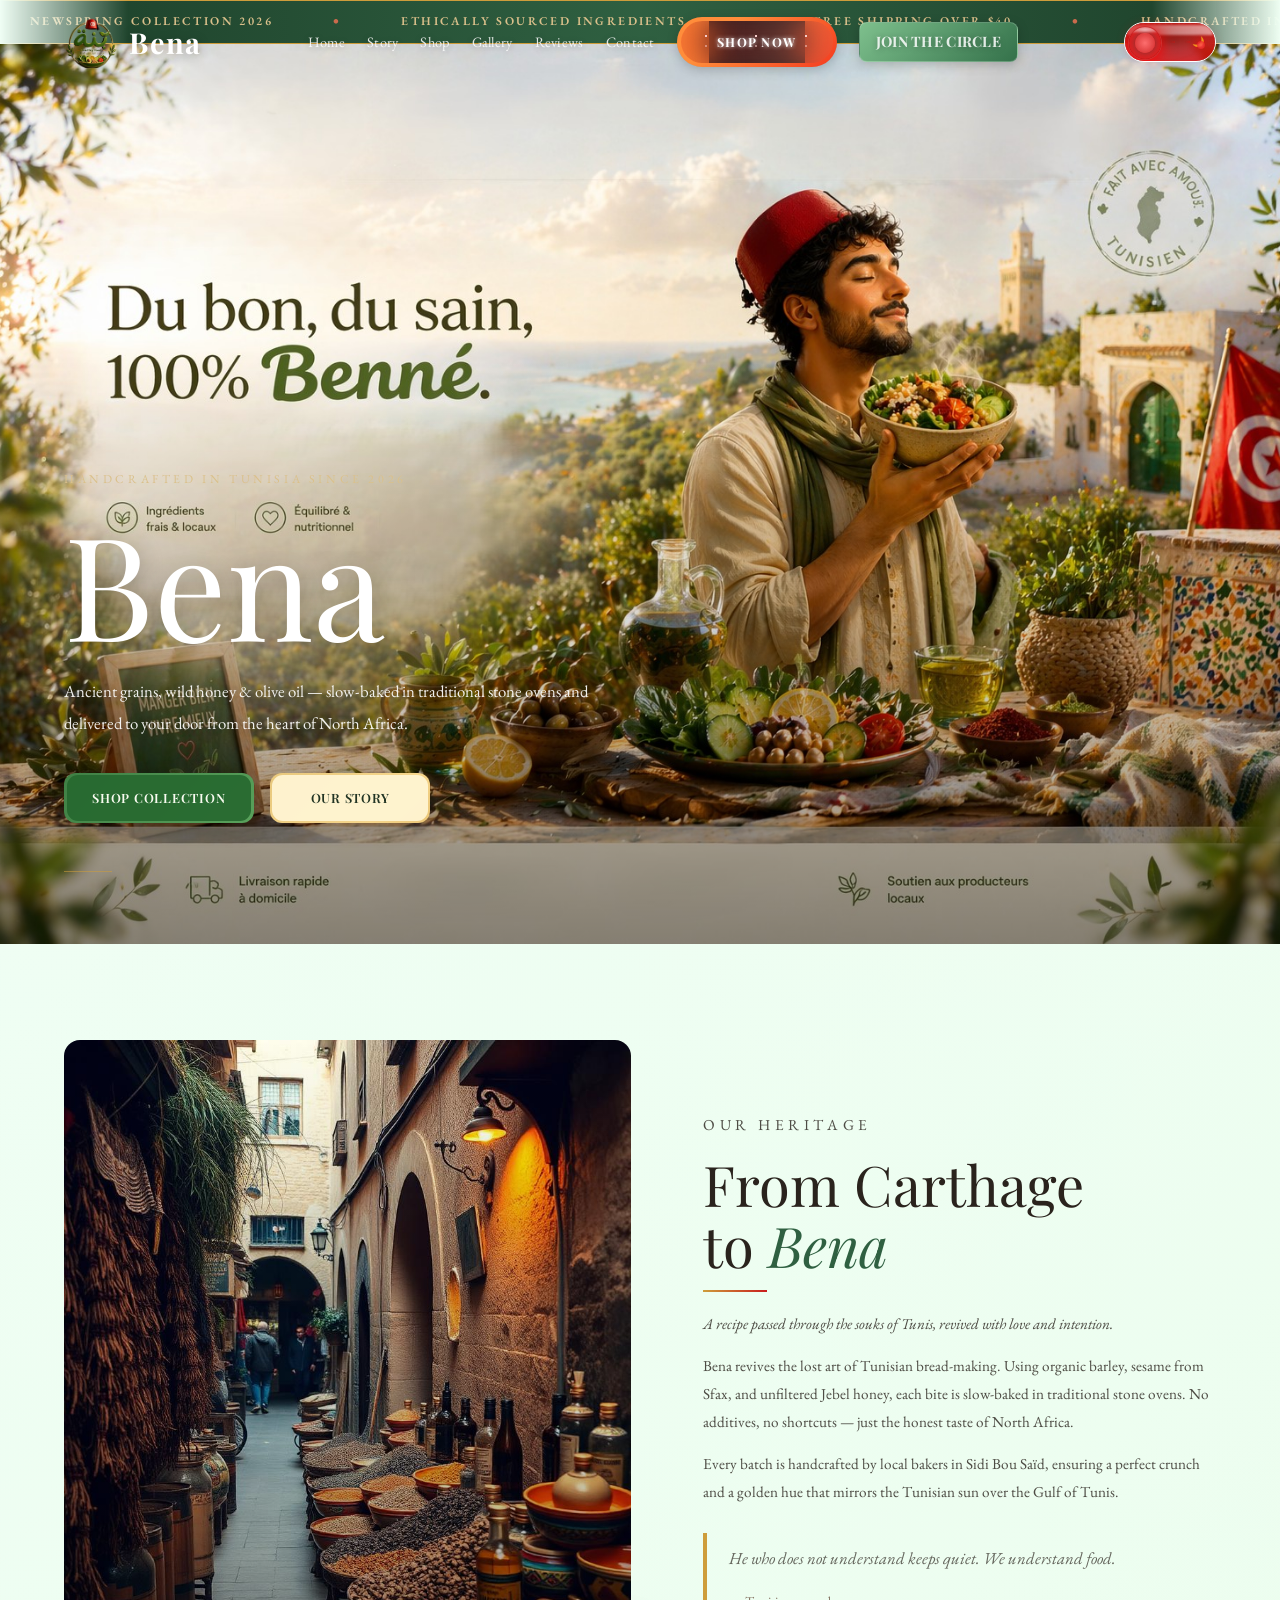
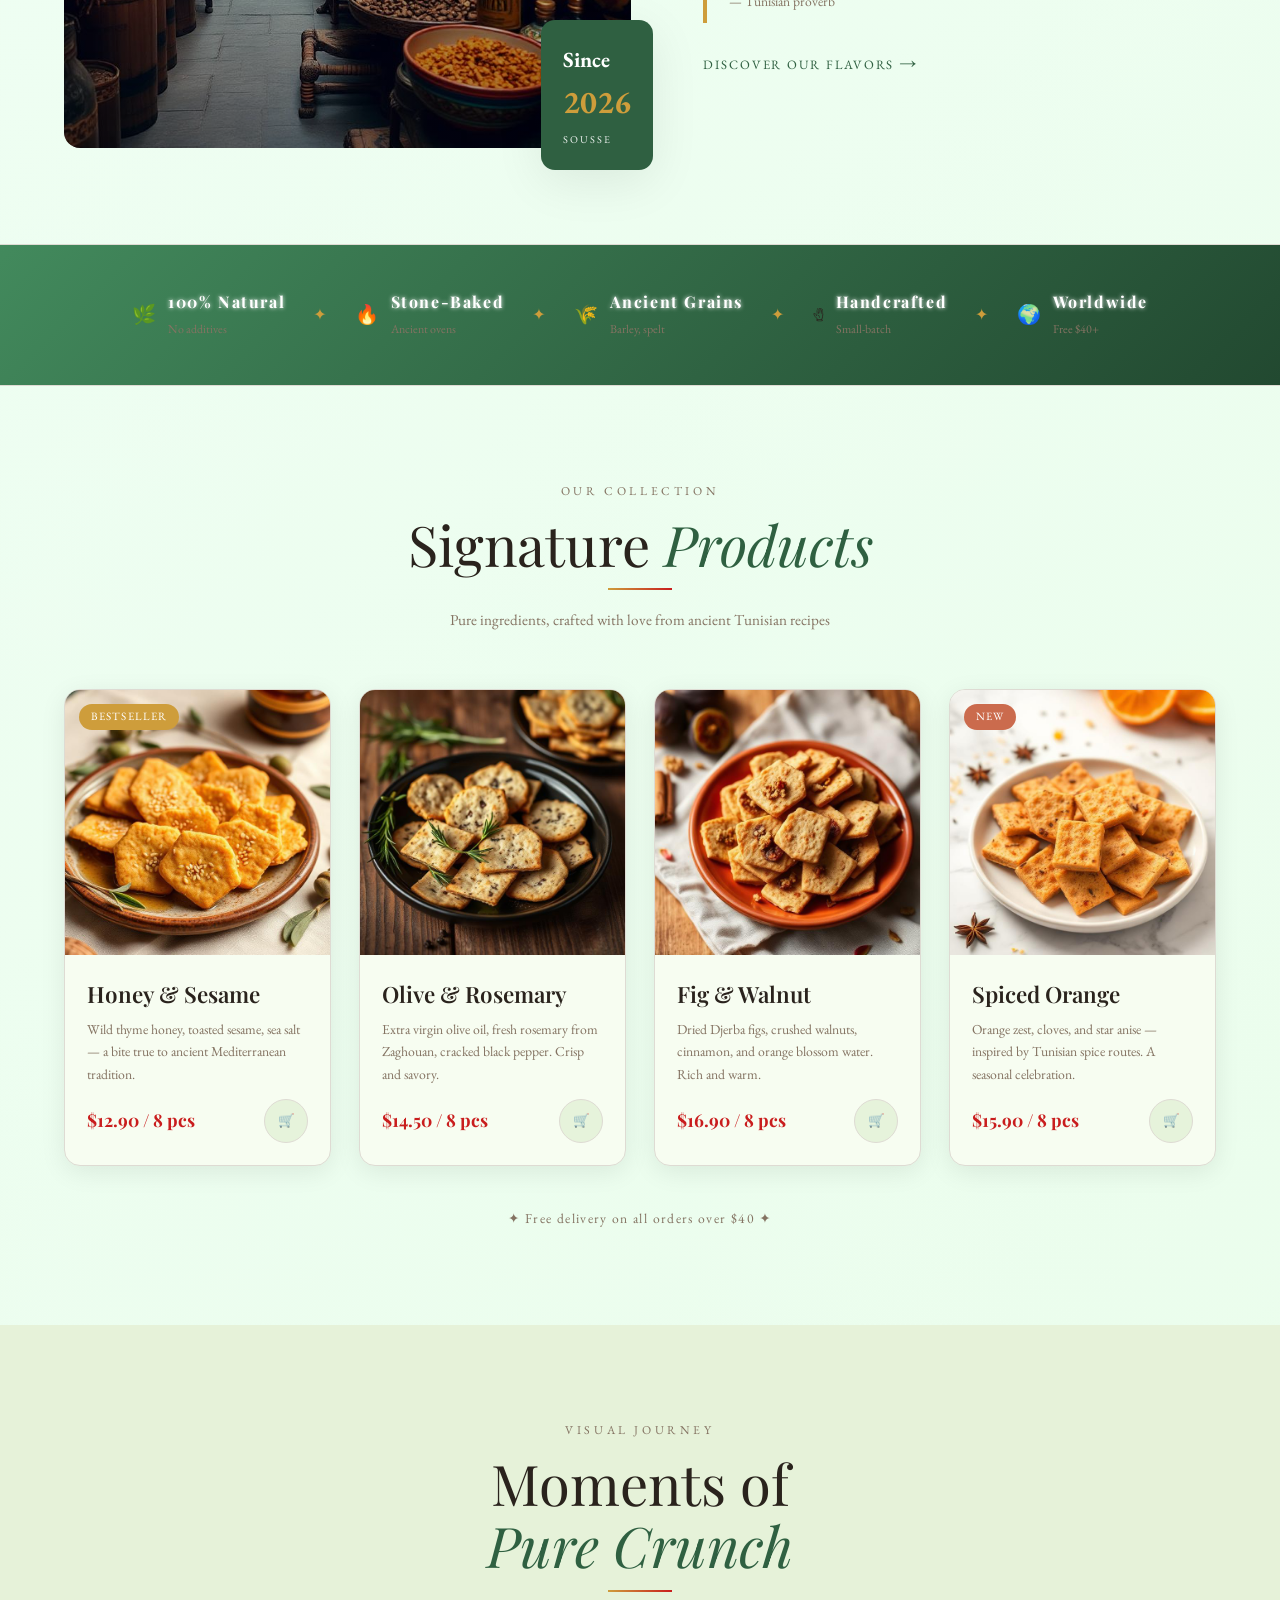
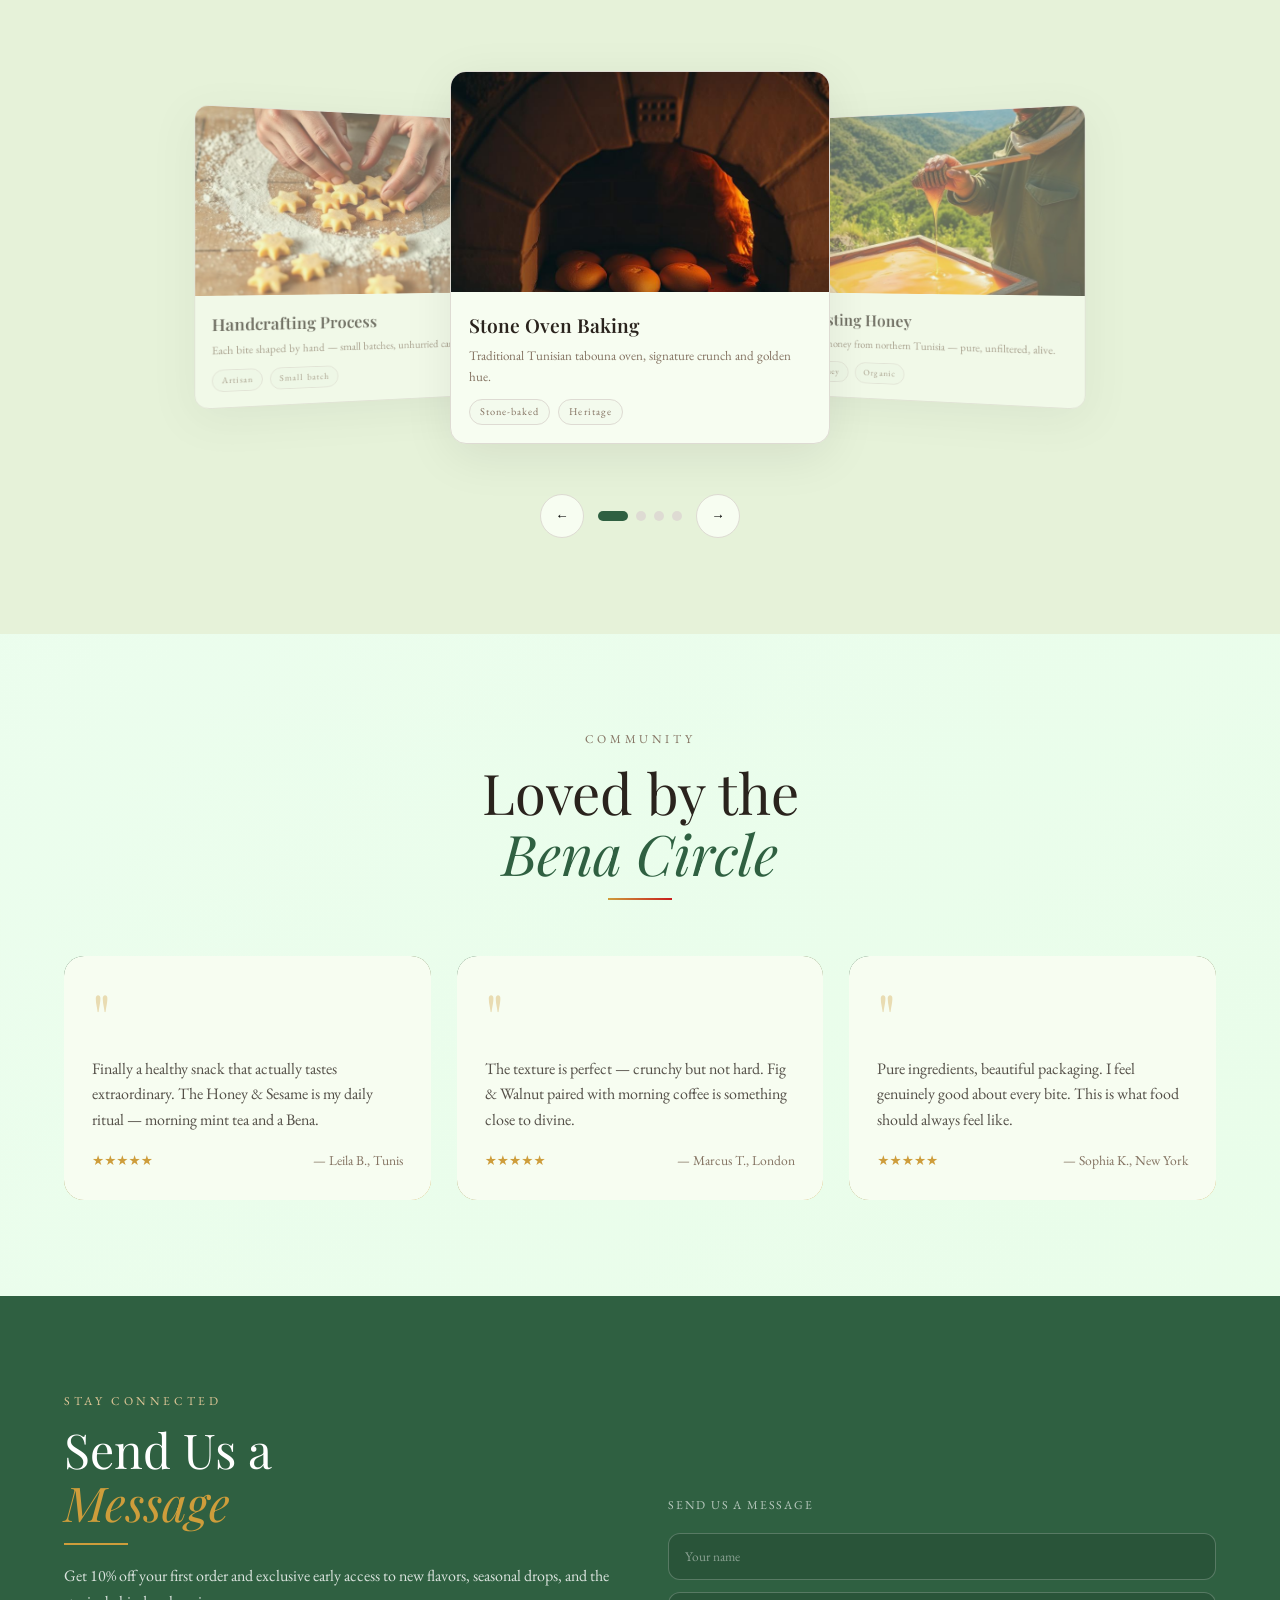
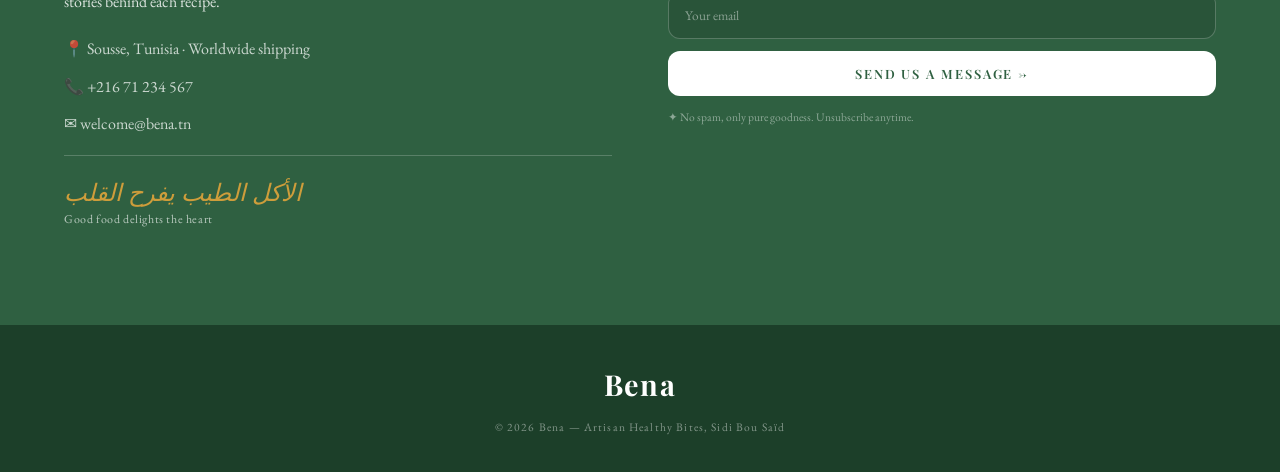
==== benaaa/view/index.html @ 581e8aaa "Add files via upload" ====
<!DOCTYPE html>
<html lang="en">
<head>
  <meta charset="UTF-8" />
  <meta name="viewport" content="width=device-width, initial-scale=1.0, viewport-fit=cover" />
  <title>Bena | Artisan Healthy Bites from Tunisia</title>
  <meta name="description" content="Bena – wholesome, handcrafted bites from Tunisia. Ancient grains, olive oil, and wild honey." />

  <link rel="preconnect" href="https://fonts.googleapis.com" />
  <link rel="preconnect" href="https://fonts.gstatic.com" crossorigin />
  <link
    href="https://fonts.googleapis.com/css2?family=Playfair+Display:ital,wght@0,400;0,500;0,600;0,700;0,900;1,400;1,500;1,600&family=EB+Garamond:ital,wght@0,400;0,500;0,600;1,400;1,500&display=swap"
    rel="stylesheet"
  />

  <link rel="stylesheet" href="style.css" />
</head>

<body>
  <!-- ── Navbar ── -->
  <nav id="navbar" class="navbar">
    <div class="nav-container">
      <a href="#home" class="nav-logo" aria-label="Bena home">
        <img src="pics/logo.jpeg" alt="Bena Logo" class="nav-logo-img" />
        Bena
      </a>

      <div class="nav-links" id="navLinks">
        <a href="#home">Home</a>
        <a href="#story">Story</a>
        <a href="#shop">Shop</a>
        <a href="#gallery">Gallery</a>
        <a href="#reviews">Reviews</a>
        <a href="#contact">Contact</a>

        <a href="#shop" class="btn nav-cta" aria-label="Shop Now">
          <strong>Shop Now</strong>
          <div id="container-stars">
            <div id="stars"></div>
          </div>
          <div id="glow">
            <div class="circle"></div>
            <div class="circle"></div>
          </div>
        </a>

        <a href="login.html" class="nav-join">
          Join the Circle
          <span class="star-1"></span>
          <span class="star-2"></span>
          <span class="star-3"></span>
          <span class="star-4"></span>
          <span class="star-5"></span>
          <span class="star-6"></span>
        </a>
      </div>

      <div class="nav-actions">
        <!-- Dark mode toggle -->
        <div class="toggle-container">
          <div class="toggle-wrap">
            <input class="toggle-input" id="holo-toggle" type="checkbox" />
            <label class="toggle-track" for="holo-toggle">
              <div class="track-lines"><div class="track-line"></div></div>
              <div class="toggle-thumb">
                <div class="thumb-core"></div>
                <div class="thumb-inner"></div>
                <div class="thumb-scan"></div>
                <div class="thumb-particles">
                  <div class="thumb-particle"></div>
                  <div class="thumb-particle"></div>
                  <div class="thumb-particle"></div>
                  <div class="thumb-particle"></div>
                  <div class="thumb-particle"></div>
                </div>
              </div>
              <div class="toggle-data">
                <div class="data-text off">🌙</div>
                <div class="data-text on">☀️</div>
                <div class="status-indicator off"></div>
                <div class="status-indicator on"></div>
              </div>
              <div class="energy-rings">
                <div class="energy-ring"></div>
                <div class="energy-ring"></div>
                <div class="energy-ring"></div>
              </div>
              <div class="interface-lines">
                <div class="interface-line"></div>
                <div class="interface-line"></div>
                <div class="interface-line"></div>
                <div class="interface-line"></div>
                <div class="interface-line"></div>
                <div class="interface-line"></div>
              </div>
              <div class="toggle-reflection"></div>
              <div class="holo-glow"></div>
            </label>
          </div>
        </div>

        <button
          class="nav-toggle"
          id="menuToggle"
          type="button"
          aria-label="Open menu"
          aria-controls="navLinks"
          aria-expanded="false"
        >
          <span></span><span></span><span></span>
        </button>
      </div>
    </div>
  </nav>

  <!-- ── Marquee Banner ── -->
  <div class="marquee-banner">
    <div class="marquee-track">
      <div class="marquee-item"><b>NEW</b> Spring Collection 2026</div>
      <div class="marquee-item">Ethically Sourced Ingredients</div>
      <div class="marquee-item">Free Shipping Over $40</div>
      <div class="marquee-item">Handcrafted in Tunisia</div>
      <div class="marquee-item"><b>NEW</b> Spring Collection 2026</div>
      <div class="marquee-item">Ethically Sourced Ingredients</div>
      <div class="marquee-item">Free Shipping Over $40</div>
      <div class="marquee-item">Handcrafted in Tunisia</div>
    </div>
  </div>

  <!-- ── Hero ── -->
  <section id="home" class="hero">
    <div class="hero-bg">
      <img src="pics/hero-bg.jpeg" alt="Tunisian artisan food scene" />
      <div class="hero-overlay"></div>
    </div>

    <div class="hero-content fade-in">
      <div class="hero-sub">Handcrafted in Tunisia since 2026</div>
      <h1 class="hero-title">Bena</h1>
      <p class="hero-desc">
        Ancient grains, wild honey &amp; olive oil — slow-baked in traditional stone ovens
        and delivered to your door from the heart of North Africa.
      </p>

      <div class="hero-buttons">
        <a href="#shop" class="btn1">Shop Collection</a>
        <a href="#story" class="Btn2">Our Story</a>
      </div>

      <div class="hero-quote">
        <div class="hero-quote-line"></div>
      </div>
    </div>
  </section>

  <!-- ── Story ── -->
  <section id="story" class="story">
    <div class="container">
      <div class="story-grid">
        <div class="story-image fade-in">
          <div class="story-img-wrap">
            <img src="pics/story-bg.jpg" alt="Tunisian souk" loading="lazy" />
            <div class="story-img-overlay"></div>
          </div>
          <div class="story-badge">
            <p class="badge-label">Since</p>
            <p class="badge-year">2026</p>
            <p class="badge-loc">Sousse</p>
          </div>
        </div>

        <div class="story-text fade-in">
          <p class="section-label">Our Heritage</p>
          <h2 class="section-title">From Carthage<br />to <em>Bena</em></h2>
          <div class="section-divider"></div>

          <p class="story-intro">A recipe passed through the souks of Tunis, revived with love and intention.</p>

          <p>
            Bena revives the lost art of Tunisian bread-making. Using organic barley, sesame from Sfax,
            and unfiltered Jebel honey, each bite is slow-baked in traditional stone ovens.
            No additives, no shortcuts — just the honest taste of North Africa.
          </p>

          <p>
            Every batch is handcrafted by local bakers in Sidi Bou Saïd, ensuring a perfect crunch and a golden hue
            that mirrors the Tunisian sun over the Gulf of Tunis.
          </p>

          <blockquote>
            <p>He who does not understand keeps quiet. We understand food.</p>
            <cite>— Tunisian proverb</cite>
          </blockquote>

          <a href="#shop" class="story-link">Discover our flavors <span>→</span></a>
        </div>
      </div>
    </div>
  </section>

  <!-- ── Features Strip ── -->
  <section class="features-strip">
    <div class="container features-row">
      <div class="feature fade-in"><span class="feature-icon">🌿</span><div><strong>100% Natural</strong><small>No additives</small></div></div>
      <span class="feature-dot">✦</span>
      <div class="feature fade-in"><span class="feature-icon">🔥</span><div><strong>Stone-Baked</strong><small>Ancient ovens</small></div></div>
      <span class="feature-dot">✦</span>
      <div class="feature fade-in"><span class="feature-icon">🌾</span><div><strong>Ancient Grains</strong><small>Barley, spelt</small></div></div>
      <span class="feature-dot">✦</span>
      <div class="feature fade-in"><span class="feature-icon">✋</span><div><strong>Handcrafted</strong><small>Small-batch</small></div></div>
      <span class="feature-dot">✦</span>
      <div class="feature fade-in"><span class="feature-icon">🌍</span><div><strong>Worldwide</strong><small>Free $40+</small></div></div>
    </div>
  </section>

  <!-- ── Shop ── -->
  <section id="shop" class="products">
    <div class="container">
      <div class="section-header fade-in">
        <p class="section-label">Our Collection</p>
        <h2 class="section-title">Signature <em>Products</em></h2>
        <div class="section-divider"></div>
        <p class="section-sub">Pure ingredients, crafted with love from ancient Tunisian recipes</p>
      </div>

      <div class="products-grid">
        <div class="product-card slide-in-left" style="transition-delay:0s">
          <div class="product-img">
            <img src="pics/product-honey-sesame.jpg" alt="Honey & Sesame" loading="lazy" />
            <span class="product-badge badge-gold">Bestseller</span>
          </div>
          <div class="product-body">
            <h3>Honey &amp; Sesame</h3>
            <p>Wild thyme honey, toasted sesame, sea salt — a bite true to ancient Mediterranean tradition.</p>
            <div class="product-footer">
              <span class="product-price">$12.90 / 8 pcs</span>
              <button class="pc-add" type="button" aria-label="Add Honey & Sesame to cart">🛒</button>
            </div>
          </div>
        </div>

        <div class="product-card slide-in-left" style="transition-delay:0.15s">
          <div class="product-img">
            <img src="pics/product-olive-rosemary.jpg" alt="Olive & Rosemary" loading="lazy" />
          </div>
          <div class="product-body">
            <h3>Olive &amp; Rosemary</h3>
            <p>Extra virgin olive oil, fresh rosemary from Zaghouan, cracked black pepper. Crisp and savory.</p>
            <div class="product-footer">
              <span class="product-price">$14.50 / 8 pcs</span>
              <button class="pc-add" type="button" aria-label="Add Olive & Rosemary to cart">🛒</button>
            </div>
          </div>
        </div>

        <div class="product-card slide-in-left" style="transition-delay:0.3s">
          <div class="product-img">
            <img src="pics/product-fig-walnut.jpg" alt="Fig & Walnut" loading="lazy" />
          </div>
          <div class="product-body">
            <h3>Fig &amp; Walnut</h3>
            <p>Dried Djerba figs, crushed walnuts, cinnamon, and orange blossom water. Rich and warm.</p>
            <div class="product-footer">
              <span class="product-price">$16.90 / 8 pcs</span>
              <button class="pc-add" type="button" aria-label="Add Fig & Walnut to cart">🛒</button>
            </div>
          </div>
        </div>

        <div class="product-card slide-in-left" style="transition-delay:0.45s">
          <div class="product-img">
            <img src="pics/product-spiced-orange.jpg" alt="Spiced Orange" loading="lazy" />
            <span class="product-badge badge-terra">New</span>
          </div>
          <div class="product-body">
            <h3>Spiced Orange</h3>
            <p>Orange zest, cloves, and star anise — inspired by Tunisian spice routes. A seasonal celebration.</p>
            <div class="product-footer">
              <span class="product-price">$15.90 / 8 pcs</span>
              <button class="pc-add" type="button" aria-label="Add Spiced Orange to cart">🛒</button>
            </div>
          </div>
        </div>
      </div>

      <p class="products-note">✦ Free delivery on all orders over $40 ✦</p>
    </div>
  </section>

  <!-- ── Gallery ── -->
  <section id="gallery" class="gallery">
    <div class="container">
      <div class="section-header fade-in">
        <p class="section-label">Visual Journey</p>
        <h2 class="section-title">Moments of<br /><em>Pure Crunch</em></h2>
        <div class="section-divider"></div>
      </div>

      <div class="carousel-scene" id="carouselScene">
        <div class="carousel-stage" id="carouselStage"></div>
      </div>

      <div class="carousel-controls">
        <button class="carousel-btn" id="carouselPrev" type="button" aria-label="Previous slide">←</button>
        <div class="carousel-dots" id="carouselDots" aria-label="Carousel pagination"></div>
        <button class="carousel-btn" id="carouselNext" type="button" aria-label="Next slide">→</button>
      </div>
    </div>
  </section>

  <!-- ── Reviews ── -->
  <section id="reviews" class="reviews">
    <div class="container">
      <div class="section-header fade-in">
        <p class="section-label">Community</p>
        <h2 class="section-title">Loved by the<br /><em>Bena Circle</em></h2>
        <div class="section-divider"></div>
      </div>

      <div class="reviews-grid">
        <div class="review-card fade-in">
          <div class="review-inner">
            <span class="review-quote">"</span>
            <p>Finally a healthy snack that actually tastes extraordinary. The Honey &amp; Sesame is my daily ritual — morning mint tea and a Bena.</p>
            <div class="review-footer"><span class="review-stars">★★★★★</span><span>— Leila B., Tunis</span></div>
          </div>
        </div>

        <div class="review-card fade-in">
          <div class="review-inner">
            <span class="review-quote">"</span>
            <p>The texture is perfect — crunchy but not hard. Fig &amp; Walnut paired with morning coffee is something close to divine.</p>
            <div class="review-footer"><span class="review-stars">★★★★★</span><span>— Marcus T., London</span></div>
          </div>
        </div>

        <div class="review-card fade-in">
          <div class="review-inner">
            <span class="review-quote">"</span>
            <p>Pure ingredients, beautiful packaging. I feel genuinely good about every bite. This is what food should always feel like.</p>
            <div class="review-footer"><span class="review-stars">★★★★★</span><span>— Sophia K., New York</span></div>
          </div>
        </div>
      </div>
    </div>
  </section>

  <!-- ── Contact ── -->
  <section id="contact" class="contact">
    <div class="container">
      <div class="contact-grid">
        <div class="contact-info fade-in">
          <p class="section-label section-label-light">Stay Connected</p>
          <h2 class="contact-title">Send Us a<br /><em>Message</em></h2>
          <div class="section-divider divider-gold"></div>

          <p class="contact-desc">
            Get 10% off your first order and exclusive early access to new flavors, seasonal drops,
            and the stories behind each recipe.
          </p>

          <div class="contact-details">
            <div>📍 Sousse, Tunisia · Worldwide shipping</div>
            <div>📞 +216 71 234 567</div>
            <div>✉️ welcome@bena.tn</div>
          </div>

          <div class="contact-arabic">
            <p class="arabic-text">الأكل الطيب يفرح القلب</p>
            <p class="arabic-sub">Good food delights the heart</p>
          </div>
        </div>

        <div class="contact-form fade-in">
          <p class="form-label">Send us a message</p>
          <form id="subscribeForm">
            <input name="name"  type="text"  placeholder="Your name"  required />
            <input name="email" type="email" placeholder="Your email" required />
            <button type="submit" id="submitBtn">Send Us a Message →</button>
          </form>
          <p class="form-note">✦ No spam, only pure goodness. Unsubscribe anytime.</p>
        </div>
      </div>
    </div>
  </section>

  <!-- ── Footer ── -->
  <footer class="footer">
    <a href="#home" class="footer-logo">Bena</a>
    <p class="footer-copy">© 2026 Bena — Artisan Healthy Bites, Sidi Bou Saïd</p>
  </footer>

  <script src="script.js"></script>
</body>
</html>
---- benaaa/view/style.css ----
@import url('https://fonts.googleapis.com/css2?family=Playfair+Display:ital,wght@0,400;0,500;0,600;0,700;0,900;1,400;1,500;1,600&family=EB+Garamond:ital,wght@0,400;0,500;0,600;1,400;1,500&display=swap');

*,
*::before,
*::after {
  box-sizing: border-box;
  margin: 0;
  padding: 0;
}

html {
  scroll-behavior: smooth;
}

:root {
  --bg: hsl(90, 100%, 96%);
  --fg: hsl(25, 18%, 14%);
  --card: hsl(90, 80%, 97%);
  --cream: hsl(90, 60%, 95%);
  --cream-dark: hsl(90, 50%, 90%);
  --green: hsl(142, 34%, 28%);
  --green-light: hsl(142, 35%, 40%);
  --green-dark: hsl(142, 38%, 18%);
  --gold: hsl(40, 60%, 52%);
  --gold-light: hsl(40, 52%, 70%);
  --terracotta: hsl(14, 55%, 55%);
  --border: hsl(40, 15%, 85%);
  --muted: hsl(30, 15%, 45%);
  --red: hsl(0, 75%, 45%);
  --shadow: 0 12px 50px rgba(0,0,0,0.08);
  --join-bg: linear-gradient(135deg, #7ec08d, #34714a);
  --join-border: rgba(255,255,255,0.18);
  --join-text: white;
  --join-hover-shadow: rgba(33, 99, 46, 0.35);
  --join-star: rgba(255, 255, 255, 0.95);
  --font-display: "Playfair Display", Georgia, serif;
  --font-body: "EB Garamond", system-ui, -apple-system, Segoe UI, Roboto, Arial, sans-serif;
}

body.dark {
  --bg: hsl(0, 0%, 0%);
  --fg: hsl(40, 33%, 96%);
  --card: hsl(146, 26%, 5%);
  --cream: hsl(150, 20%, 12%);
  --cream-dark: hsl(0, 0%, 1%);
  --border: hsl(150, 10%, 25%);
  --muted: hsl(40, 10%, 70%);
  --shadow: 0 12px 50px rgba(0,0,0,0.45);
  --join-bg: linear-gradient(135deg, #102e1f, #256446);
  --join-border: rgba(0, 0, 0, 0.795);
  --join-text: #eff9ea;
  --join-hover-shadow: rgba(95, 197, 140, 0.45);
  --join-star: rgba(200, 255, 210, 0.9);
  background: var(--bg);
}

body {
  background: linear-gradient(135deg, #f0fef5 0%, #e8fde8 100%);
  color: var(--fg);
  font-family: var(--font-body);
  line-height: 1.6;
  padding-top: 0;
}

h1, h2, h3, h4, h5, h6 {
  font-family: var(--font-display);
}

img {
  max-width: 100%;
  display: block;
}

a {
  text-decoration: none;
  color: inherit;
}

.container {
  max-width: 1200px;
  margin: 0 auto;
  padding: 0 24px;
}

.fade-in {
  opacity: 0;
  transform: translateY(34px);
  transition: opacity .8s ease, transform .8s ease;
}

.fade-in.visible {
  opacity: 1;
  transform: translateY(0);
}

.slide-in-left {
  opacity: 0;
  transform: translateX(-60px);
  transition: opacity .7s ease, transform .7s ease;
}

.slide-in-left.visible {
  opacity: 1;
  transform: translateX(0);
}

/* ── Navbar — fully transparent, no backdrop ── */
.navbar {
  position: fixed;
  top: 0;
  left: 0;
  right: 0;
  height: 84px;
  z-index: 999;
  background: transparent;
  border-bottom: none;
  transition: background .4s ease, box-shadow .4s ease;
}

.navbar.scrolled {
  background: color-mix(in oklab, var(--bg) 88%, transparent);
  backdrop-filter: blur(14px);
  -webkit-backdrop-filter: blur(14px);
  border-bottom: 1px solid color-mix(in oklab, var(--border) 45%, transparent);
  box-shadow: 0 2px 20px rgba(0,0,0,0.08);
}

body.dark .navbar.scrolled {
  background: color-mix(in oklab, var(--bg) 92%, transparent);
}

.nav-container {
  height: 100%;
  max-width: 1200px;
  margin: 0 auto;
  padding: 0 24px;
  display: flex;
  align-items: center;
  justify-content: space-between;
  gap: 18px;
}

.nav-logo {
  font-family: var(--font-display);
  font-size: 1.8rem;
  font-weight: 700;
  letter-spacing: .05em;
  color: white;
  display: flex;
  align-items: center;
  text-shadow: 0 2px 12px rgba(0,0,0,0.3);
  transition: color .3s ease;
}

.navbar.scrolled .nav-logo {
  color: var(--green);
  text-shadow: none;
}

.nav-logo-img {
  height: 52px;
  width: auto;
  margin-right: 10px;
}

.nav-actions {
  display: flex;
  align-items: center;
  gap: 8px;
}

.icon-btn {
  width: 42px;
  height: 42px;
  border-radius: 999px;
  border: 1px solid rgba(255,255,255,0.3);
  background: rgba(255,255,255,0.12);
  color: white;
  cursor: pointer;
  display: grid;
  place-items: center;
  transition: transform .2s ease, background .2s ease;
}

.navbar.scrolled .icon-btn {
  border-color: var(--border);
  background: color-mix(in oklab, var(--card) 88%, transparent);
  color: var(--fg);
}

.icon-btn:hover {
  transform: translateY(-1px);
}

.nav-links {
  display: flex;
  align-items: center;
  gap: 22px;
}

.nav-links a {
  color: rgba(255,255,255,0.85);
  font-size: .9rem;
  letter-spacing: .02em;
  transition: color .2s ease;
  text-shadow: 0 1px 6px rgba(0,0,0,0.3);
}

.navbar.scrolled .nav-links a {
  color: color-mix(in oklab, var(--fg) 70%, transparent);
  text-shadow: none;
}

.nav-links a:hover {
  color: var(--gold-light);
}

.navbar.scrolled .nav-links a:hover {
  color: var(--green);
}

/* ── Flexible CTA Button (Shop Now) ── */
.nav-cta {
  position: relative;
  display: inline-flex;
  align-items: center;
  justify-content: center;
  padding: 7px 16px;
  font-size: 0.72rem;
  letter-spacing: 0.08em;
  font-weight: 700;
  font-family: var(--font-display);
  text-transform: uppercase;
  border-radius: 8px;
  background: var(--red);
  color: white !important;
  white-space: nowrap;
  overflow: hidden;
  transition: transform .25s ease, box-shadow .25s ease, filter .25s ease;
  box-shadow: 0 3px 12px rgba(0,0,0,0.2);
  text-shadow: none;
}

.nav-cta:hover {
  filter: brightness(1.15);
  transform: translateY(-2px);
  box-shadow: 0 8px 24px rgba(180,0,0,0.35);
}

/* ── Flexible Join Button ── */
.nav-join {
  position: relative;
  display: inline-flex;
  align-items: center;
  justify-content: center;
  padding: 7px 16px;
  font-size: 0.72rem;
  letter-spacing: 0.06em;
  font-family: var(--font-display);
  font-weight: 700;
  text-transform: uppercase;
  color: var(--join-text);
  background: var(--join-bg);
  border: 1px solid var(--join-border);
  border-radius: 8px;
  white-space: nowrap;
  overflow: hidden;
  transition: transform .25s ease, box-shadow .25s ease, filter .25s ease;
  box-shadow: 0 3px 12px rgba(0,0,0,0.2);
}

.nav-join::after {
  content: "";
  position: absolute; inset: 0;
  background: linear-gradient(135deg, rgba(255,255,255,0.22), rgba(255,255,255,0) 55%);
  opacity: 0;
  pointer-events: none;
  transition: opacity .35s ease;
}

.nav-join:hover {
  transform: translateY(-2px);
  box-shadow: 0 12px 32px var(--join-hover-shadow);
  filter: saturate(1.12);
}

.nav-join:hover::after { opacity: 1; }

.nav-join span {
  position: absolute;
  border-radius: 50%;
  background: var(--join-star);
  filter: drop-shadow(0 0 6px var(--join-star));
  transition: opacity .3s ease, transform .3s ease;
  z-index: -1;
  opacity: .2;
}

.nav-join .star-1 { top:20%; left:20%; width:12px; height:12px; }
.nav-join .star-2 { top:45%; left:45%; width:8px; height:8px; }
.nav-join .star-3 { top:40%; left:40%; width:5px; height:5px; }
.nav-join .star-4 { top:20%; left:40%; width:7px; height:7px; }
.nav-join .star-5 { top:25%; left:45%; width:8px; height:8px; }
.nav-join .star-6 { top:5%; left:50%; width:5px; height:5px; }

.nav-join:hover .star-1,
.nav-join:hover .star-2,
.nav-join:hover .star-3,
.nav-join:hover .star-4,
.nav-join:hover .star-5,
.nav-join:hover .star-6 { opacity:0; transform:scale(0.6); }

.nav-toggle {
  display: none;
  width: 46px; height: 42px;
  border-radius: 999px;
  border: 1px solid rgba(255,255,255,0.3);
  background: rgba(255,255,255,0.12);
  cursor: pointer;
  padding: 10px; gap: 6px;
  flex-direction: column;
  justify-content: center;
}

.nav-toggle span {
  display: block;
  width: 100%;
  height: 2px;
  background: white;
  opacity: .9;
}

.navbar.scrolled .nav-toggle {
  border-color: var(--border);
  background: color-mix(in oklab, var(--card) 88%, transparent);
}

.navbar.scrolled .nav-toggle span {
  background: var(--fg);
}

@media (max-width: 860px) {
  .nav-toggle { display: flex; }

  .nav-links {
    position: absolute;
    top: 84px; left: 16px; right: 16px;
    display: none;
    flex-direction: column;
    align-items: stretch;
    gap: 10px; padding: 14px;
    border-radius: 16px;
    background: color-mix(in oklab, var(--bg) 96%, transparent);
    backdrop-filter: blur(16px);
    -webkit-backdrop-filter: blur(16px);
    border: 1px solid var(--border);
    box-shadow: var(--shadow);
  }

  .nav-links.open { display: flex; }

  .nav-links a {
    padding: 12px;
    border-radius: 12px;
    color: var(--fg);
    text-shadow: none;
  }

  .nav-links a:hover {
    background: color-mix(in oklab, var(--card) 85%, transparent);
    color: var(--green);
  }

  .nav-cta,
  .nav-join {
    text-align: center;
    margin-top: 4px;
    width: 100%;
    justify-content: center;
  }
}

/* ── Marquee Banner ── */
.marquee-banner {
  position: relative; z-index: 10;
  overflow: hidden; padding: 8px 0;
  background: linear-gradient(90deg, var(--green-dark), var(--green), var(--green-dark));
  border-top: 1px solid var(--gold);
  border-bottom: 1px solid var(--gold);
  box-shadow: 0 4px 15px rgba(0,0,0,0.2);
  mask-image: linear-gradient(to right, transparent, black 10%, black 90%, transparent);
  -webkit-mask-image: linear-gradient(to right, transparent, black 10%, black 90%, transparent);
  margin-top: 0;
}

.marquee-track {
  display: flex;
  width: max-content;
  align-items: center;
  animation: scroll-marquee 20s linear infinite;
}

.marquee-item {
  display: flex; align-items: center; padding: 0 30px;
  font-family: var(--font-body); font-size: 0.75rem; font-weight: 600;
  letter-spacing: 0.2em; color: var(--gold-light); text-transform: uppercase; white-space: nowrap;
}

.marquee-item::after {
  content: "•";
  margin-left: 60px;
  color: var(--terracotta);
  font-size: 1rem;
}

.marquee-banner:hover .marquee-item { color: white; }

@keyframes scroll-marquee {
  from { transform: translateX(0); }
  to   { transform: translateX(-50%); }
}

/* ── Hero — NO dark overlay ── */
.hero {
  position: relative;
  min-height: 100vh;
  display: flex;
  align-items: flex-end;
  overflow: hidden;
}

.hero-bg {
  position: absolute;
  inset: 0;
}

.hero-bg img {
  width: 100%;
  height: 100%;
  object-fit: cover;
  object-position: center;
}

/* Subtle gradient only at bottom for text legibility — not a dark filter */
.hero-overlay {
  position: absolute;
  inset: 0;
  background: linear-gradient(
    to top,
    rgba(0,0,0,0.45) 0%,
    rgba(0,0,0,0.15) 35%,
    rgba(0,0,0,0) 65%
  );
}

.hero-content {
  position: relative;
  z-index: 2;
  width: 100%;
  max-width: 1200px;
  margin: 0 auto;
  padding: 0 24px 72px;
}

.hero-sub {
  font-size: .75rem;
  letter-spacing: .3em;
  text-transform: uppercase;
  color: var(--gold-light);
  margin-bottom: 24px;
}

.hero-title {
  font-size: clamp(4rem, 12vw, 9rem);
  font-weight: 400;
  color: white;
  line-height: .95;
  margin-bottom: 26px;
  text-shadow: 0 4px 24px rgba(0,0,0,0.25);
}

.hero-desc {
  font-size: 1.05rem;
  color: rgba(255,255,255,0.92);
  max-width: 560px;
  line-height: 1.85;
  margin-bottom: 34px;
  text-shadow: 0 1px 8px rgba(0,0,0,0.3);
}

.hero-buttons {
  display: flex;
  flex-wrap: wrap;
  align-items: center;
  gap: 16px;
  margin-bottom: 18px;
}

.hero-quote {
  margin-top: 48px;
  display: flex;
  align-items: center;
  gap: 14px;
}

.hero-quote-line {
  width: 48px;
  height: 1px;
  background: color-mix(in oklab, var(--gold) 55%, transparent);
}

/* ── Hero Buttons — flexible, consistent ── */
.btn {
  display: inline-flex;
  justify-content: center;
  align-items: center;
  padding: 0 28px;
  height: 50px;
  min-width: 160px;
  background-size: 300% 300%;
  cursor: pointer;
  backdrop-filter: blur(1rem);
  border-radius: 5rem;
  transition: transform .5s ease, box-shadow .5s ease;
  animation: gradient_301 5s ease infinite;
  border: double 4px transparent;
  background-image: linear-gradient(#212121, #212121),
    linear-gradient(137.48deg, #ff8d3b 10%, #ef1111 45%, #e15b18 67%, #ff0000 87%);
  background-origin: border-box;
  background-clip: content-box, border-box;
  font-family: var(--font-display);
  font-size: .8rem;
  font-weight: 600;
  letter-spacing: .1em;
  text-transform: uppercase;
  overflow: hidden;
}

#container-stars {
  position: absolute; z-index: -1;
  width: 100%; height: 100%;
  overflow: hidden;
  transition: .5s;
  backdrop-filter: blur(1rem);
  border-radius: 5rem;
}

strong {
  z-index: 2;
  font-family: var(--font-display);
  font-size: .78rem;
  letter-spacing: .1em;
  color: #ffffff;
  text-shadow: 0 0 4px white;
}

#glow {
  position: absolute;
  display: flex;
  width: 12rem;
}

.circle {
  width: 100%;
  height: 30px;
  filter: blur(2rem);
  animation: pulse_3011 4s infinite;
  z-index: -1;
}

.circle:nth-of-type(1) { background: rgba(219,12,12,0.636); }
.circle:nth-of-type(2) { background: rgba(234,101,81,0.955); }

.btn:hover #container-stars { z-index: 1; background-color: #ff2020; }
.btn:hover { transform: scale(1.06); }
.btn:active { border: double 4px #ef1010; background-origin: border-box; background-clip: content-box, border-box; animation: none; }
.btn:active .circle { background: #be0a0a; }

#stars {
  position: relative;
  background: transparent;
  width: 200rem;
  height: 200rem;
}

#stars::after {
  content: "";
  position: absolute;
  top: -10rem; left: -100rem;
  width: 100%; height: 100%;
  animation: animStarRotate 90s linear infinite;
  background-image: radial-gradient(#ffffff 1px, transparent 1%);
  background-size: 50px 50px;
}

#stars::before {
  content: "";
  position: absolute;
  top: 0; left: -50%;
  width: 170%; height: 500%;
  animation: animStar 60s linear infinite;
  background-image: radial-gradient(#ffffff 1px, transparent 1%);
  background-size: 50px 50px;
  opacity: 0.5;
}

@keyframes animStar { from { transform: translateY(0); } to { transform: translateY(-135rem); } }
@keyframes animStarRotate { from { transform: rotate(360deg); } to { transform: rotate(0); } }
@keyframes gradient_301 { 0% { background-position: 0% 50%; } 50% { background-position: 100% 50%; } 100% { background-position: 0% 50%; } }
@keyframes pulse_3011 {
  0%   { transform: scale(0.75); box-shadow: 0 0 0 0 rgba(218,10,10,0.7); }
  70%  { transform: scale(1);    box-shadow: 0 0 0 10px rgba(0,0,0,0); }
  100% { transform: scale(0.75); box-shadow: 0 0 0 0 rgba(0,0,0,0); }
}

/* ── Hero secondary buttons ── */
.Btn2 {
  display: inline-flex;
  align-items: center;
  justify-content: center;
  padding: 0 28px;
  height: 50px;
  min-width: 160px;
  border: none;
  border-radius: 12px;
  background: linear-gradient(135deg, #e8c87d, #f6d68b, #d9ad5a, #e9c578);
  background-size: 250%;
  background-position: left;
  color: #213423;
  position: relative;
  cursor: pointer;
  font-family: var(--font-display);
  font-size: .8rem;
  font-weight: 600;
  letter-spacing: .06em;
  text-transform: uppercase;
  transition: transform .35s ease, background-position .8s ease, box-shadow .35s ease;
  overflow: hidden;
  box-shadow: 0 6px 20px rgba(0,0,0,0.18);
  will-change: transform, background-position, box-shadow;
}

.Btn2::before {
  position: absolute;
  content: "Our Story";
  color: #213423;
  display: flex;
  align-items: center;
  justify-content: center;
  width: 97%; height: 92%;
  border-radius: 11px;
  transition: transform .35s ease, background-position .8s ease;
  background-color: rgba(255,245,210,0.95);
  background-size: 200%;
  font-family: var(--font-display);
  font-size: .8rem;
  font-weight: 600;
  letter-spacing: .06em;
  text-transform: uppercase;
}

.Btn2:hover {
  background-position: right;
  transform: translateY(-3px);
  box-shadow: 0 16px 32px rgba(0,0,0,0.2);
}

.Btn2:hover::before { background-position: right; transform: translateY(-1px); }
.Btn2:active { transform: scale(0.97); }

.btn1 {
  display: inline-flex;
  align-items: center;
  justify-content: center;
  padding: 0 28px;
  height: 50px;
  min-width: 160px;
  border: none;
  border-radius: 12px;
  background: linear-gradient(135deg, #3f7f44, #5ca55e, #3e8248);
  background-size: 250%;
  background-position: left;
  color: #f8fbf0;
  position: relative;
  cursor: pointer;
  font-family: var(--font-display);
  font-size: .8rem;
  font-weight: 600;
  letter-spacing: .06em;
  text-transform: uppercase;
  transition: transform .35s ease, background-position .8s ease, box-shadow .35s ease;
  overflow: hidden;
  box-shadow: 0 6px 20px rgba(0,0,0,0.18);
  will-change: transform, background-position, box-shadow;
}

.btn1::before {
  position: absolute;
  content: "Shop Collection";
  color: #f8fbf0;
  display: flex;
  align-items: center;
  justify-content: center;
  width: 97%; height: 92%;
  border-radius: 11px;
  transition: transform .35s ease, background-position .8s ease;
  background-color: rgba(38,105,47,0.92);
  background-size: 200%;
  font-family: var(--font-display);
  font-size: .8rem;
  font-weight: 600;
  letter-spacing: .06em;
  text-transform: uppercase;
}

.btn1:hover {
  background-position: right;
  transform: translateY(-3px);
  box-shadow: 0 16px 32px rgba(0,0,0,0.2);
}

.btn1:hover::before { background-position: right; transform: translateY(-1px); }
.btn1:active { transform: scale(0.97); }

@media (max-width: 480px) {
  .hero-buttons { flex-direction: column; align-items: flex-start; }
  .btn, .btn1, .Btn2 { width: 100%; max-width: 280px; }
}

/* ── Story ── */
.story { padding: 96px 0; }

.story-grid {
  display: grid;
  grid-template-columns: 1.05fr .95fr;
  gap: 72px;
  align-items: center;
}

@media (max-width: 860px) {
  .story-grid { grid-template-columns: 1fr; gap: 40px; }
}

.story-img-wrap {
  border-radius: 16px;
  overflow: hidden;
  aspect-ratio: 4/5;
  position: relative;
}

.story-img-wrap img { width: 100%; height: 100%; object-fit: cover; }
.story-img-overlay { position: absolute; inset: 0; background: linear-gradient(to top, color-mix(in oklab, black 35%, transparent), transparent); }

.story-badge {
  position: absolute;
  bottom: -22px; right: -22px;
  background: var(--green);
  color: white;
  padding: 22px;
  border-radius: 14px;
  box-shadow: var(--shadow);
}

.badge-label { font-size: 1.35rem; font-weight: 700; }
.badge-year  { font-size: 2rem; font-weight: 700; color: var(--gold); }
.badge-loc   { font-size: .65rem; letter-spacing: .2em; text-transform: uppercase; margin-top: 4px; opacity: .9; }

.section-label { font-size: .75rem; letter-spacing: .3em; text-transform: uppercase; color: var(--muted); margin-bottom: 12px; }
.section-label-light { color: color-mix(in oklab, var(--gold-light) 90%, white); }
.section-title { font-size: clamp(2rem, 5vw, 3.5rem); font-weight: 400; line-height: 1.1; margin-bottom: 14px; }
.section-title em { font-style: italic; color: var(--green); }
.section-divider { width: 64px; height: 2px; background: linear-gradient(90deg, var(--gold), var(--red)); margin-bottom: 18px; }
.section-header { text-align: center; margin-bottom: 56px; }
.section-header .section-divider { margin: 0 auto 18px; }
.section-sub { font-size: .95rem; color: var(--muted); max-width: 460px; margin: 0 auto; }

.story-intro { font-style: italic; color: var(--muted); margin-bottom: 12px; }
.story-text p { font-size: .95rem; color: color-mix(in oklab, var(--fg) 82%, transparent); margin-bottom: 14px; line-height: 1.85; }
.story-text blockquote { border-left: 4px solid var(--gold); padding: 10px 0 10px 22px; margin: 26px 0; }
.story-text blockquote p { font-size: 1.05rem; font-style: italic; color: color-mix(in oklab, var(--fg) 70%, transparent); }
.story-text cite { font-size: .85rem; color: var(--muted); font-style: normal; }
.story-link { font-size: .8rem; letter-spacing: .15em; text-transform: uppercase; color: var(--green); }
.story-link:hover { color: var(--green-light); }
.story-link span { font-size: 1.1rem; }

/* ── Features Strip ── */
.features-strip {
  overflow: hidden; padding: 44px 0;
  background: linear-gradient(135deg, var(--green-light) 0%, color-mix(in oklab, var(--green-dark) 70%, var(--green) 30%) 100%);
  border-top: 1px solid var(--border);
  border-bottom: 1px solid var(--border);
}

.features-row {
  display: flex;
  flex-wrap: nowrap;
  justify-content: center;
  align-items: center;
  gap: 28px;
  animation: slideStrip 8s ease-in-out infinite;
}

@keyframes slideStrip {
  0%   { transform: translateX(0); }
  45%  { transform: translateX(-40px); }
  55%  { transform: translateX(-40px); }
  100% { transform: translateX(0); }
}

.feature { display: flex; align-items: center; gap: 12px; }
.feature-icon { font-size: 1.2rem; }
.feature strong { font-family: var(--font-display); font-size: 1rem; display: block; }
.feature small  { font-size: .75rem; color: var(--muted); }
.feature-dot { color: var(--gold); display: none; }

@media (min-width: 900px) { .feature-dot { display: inline; } }

/* ── Products ── */
.products { padding: 96px 0; }

.products-grid {
  display: grid;
  grid-template-columns: repeat(auto-fit, minmax(260px, 1fr));
  gap: 28px;
}

.product-card {
  background: var(--card);
  border: 1px solid var(--border);
  border-radius: 16px;
  overflow: hidden;
  box-shadow: 0 6px 26px rgba(0,0,0,.08);
  transition: opacity .7s ease, transform .7s ease, box-shadow .35s ease, filter .35s ease;
}

.product-card:hover {
  transform: translateY(-8px) !important;
  box-shadow: 0 24px 60px rgba(0,0,0,.15);
  filter: saturate(1.07);
}

.product-img { position: relative; aspect-ratio: 1/1; overflow: hidden; }
.product-img img { width: 100%; height: 100%; object-fit: cover; transition: transform .6s ease; }
.product-card:hover .product-img img { transform: scale(1.06); }

.product-badge { position: absolute; top: 14px; left: 14px; padding: 4px 12px; border-radius: 999px; font-size: .7rem; letter-spacing: .1em; text-transform: uppercase; color: white; }
.badge-gold  { background: var(--gold); }
.badge-terra { background: var(--terracotta); }

.product-body { padding: 22px; }

.product-body h3 {
  font-size: 1.4rem;
  font-weight: 600;
  margin-bottom: 6px;
}

.product-body p {
  font-size: .86rem;
  color: var(--muted);
  margin-bottom: 14px;
}

.product-footer {
  display: flex;
  align-items: center;
  justify-content: space-between;
  gap: 12px;
}

.product-price {
  font-family: var(--font-display);
  font-size: 1.1rem;
  font-weight: 700;
  color: var(--red);
}

.pc-add {
  width: 44px; height: 44px;
  border-radius: 999px;
  border: 1px solid var(--border);
  background: color-mix(in oklab, var(--cream-dark) 90%, transparent);
  cursor: pointer;
  transition: transform .2s ease, background .2s ease, color .2s ease;
}

.pc-add:hover { background: var(--green); color: white; transform: scale(1.06); }

.products-note { text-align: center; margin-top: 42px; font-size: .85rem; color: var(--muted); letter-spacing: .1em; }

/* ── Gallery ── */
.gallery { padding: 96px 0; background: var(--cream-dark); }

.carousel-scene { position: relative; height: 420px; perspective: 1200px; }
.carousel-stage { position: relative; width: 100%; height: 100%; display: flex; align-items: center; justify-content: center; transform-style: preserve-3d; }

.gc-card {
  position: absolute;
  width: min(380px, 82vw);
  background: var(--card);
  border: 1px solid var(--border);
  border-radius: 16px;
  overflow: hidden;
  box-shadow: var(--shadow);
  cursor: pointer;
}

.gc-card img  { width: 100%; height: 220px; object-fit: cover; }
.gc-body      { padding: 18px; }
.gc-title     { font-family: var(--font-display); font-size: 1.2rem; font-weight: 600; }
.gc-desc      { font-size: .82rem; color: var(--muted); margin-top: 4px; }
.gc-tags      { display: flex; flex-wrap: wrap; gap: 8px; margin-top: 12px; }
.gc-tag       { padding: 4px 10px; background: color-mix(in oklab, var(--cream) 70%, transparent); border: 1px solid var(--border); border-radius: 999px; font-size: .65rem; letter-spacing: .1em; color: var(--muted); }

.carousel-controls { display: flex; align-items: center; justify-content: center; gap: 14px; margin-top: 26px; }
.carousel-btn { width: 44px; height: 44px; border-radius: 999px; border: 1px solid var(--border); background: var(--card); cursor: pointer; transition: background .2s ease, color .2s ease, transform .2s ease; }
.carousel-btn:hover { background: var(--green); color: white; transform: translateY(-1px); }
.carousel-dots { display: flex; gap: 8px; }
.c-dot { width: 10px; height: 10px; border-radius: 999px; background: var(--border); cursor: pointer; transition: all .25s ease; }
.c-dot.active { background: var(--green); width: 30px; border-radius: 6px; }

/* ── Reviews ── */
.reviews { padding: 96px 0; }

.reviews-grid {
  display: grid;
  grid-template-columns: repeat(auto-fit, minmax(280px, 1fr));
  gap: 26px;
  justify-content: center;
}

.review-card {
  background-image: linear-gradient(163deg, var(--green) 0%, var(--gold) 100%);
  border-radius: 20px;
  transition: all .3s;
  display: flex;
  align-items: center;
  justify-content: center;
}

.review-card:hover { box-shadow: 0px 0px 30px 1px rgba(34,197,94,0.30); }

.review-inner {
  width: 100%; height: 100%;
  background-color: var(--card);
  border-radius: 20px;
  padding: 28px;
  box-sizing: border-box;
  transition: all .2s;
}

.review-inner:hover { transform: scale(0.98); border-radius: 20px; }

.review-quote { font-family: var(--font-display); font-size: 4rem; line-height: 1; color: color-mix(in oklab, var(--gold) 35%, transparent); }
.review-card p { color: color-mix(in oklab, var(--fg) 80%, transparent); margin: 6px 0 18px; }
.review-footer { display: flex; justify-content: space-between; gap: 10px; font-size: .85rem; color: var(--muted); }
.review-stars { color: var(--gold); }

/* ── Contact ── */
.contact { padding: 96px 0; background: var(--green); color: white; }

.contact-grid {
  display: grid;
  grid-template-columns: 1fr 1fr;
  gap: 56px;
  align-items: center;
}

@media (max-width: 860px) { .contact-grid { grid-template-columns: 1fr; } }

.contact-title { font-size: clamp(2rem, 5vw, 3rem); font-weight: 400; line-height: 1.1; margin-bottom: 14px; }
.contact-title em { color: var(--gold); }
.divider-gold { background: var(--gold); }
.contact-desc { color: color-mix(in oklab, white 82%, transparent); margin-bottom: 22px; }
.contact-details { display: flex; flex-direction: column; gap: 12px; margin-bottom: 18px; color: color-mix(in oklab, white 75%, transparent); }
.contact-arabic { border-top: 1px solid color-mix(in oklab, white 20%, transparent); padding-top: 16px; }
.arabic-text { font-family: var(--font-display); font-size: 1.5rem; font-style: italic; color: var(--gold); }
.arabic-sub { font-size: .75rem; letter-spacing: .05em; color: color-mix(in oklab, white 65%, transparent); }
.form-label { font-size: .75rem; letter-spacing: .15em; text-transform: uppercase; color: color-mix(in oklab, white 65%, transparent); margin-bottom: 18px; }

#subscribeForm { display: flex; flex-direction: column; gap: 12px; }
#subscribeForm input { padding: 14px 16px; border-radius: 12px; border: 1px solid color-mix(in oklab, white 22%, transparent); background: color-mix(in oklab, black 12%, transparent); color: white; outline: none; font-family: var(--font-body); }
#subscribeForm input::placeholder { color: color-mix(in oklab, white 45%, transparent); }
#subscribeForm input:focus { border-color: var(--gold); }

#submitBtn { padding: 14px 16px; border-radius: 12px; border: none; cursor: pointer; background: white; color: var(--green); font-size: .8rem; font-family: var(--font-display); font-weight: 600; letter-spacing: .15em; text-transform: uppercase; transition: filter .2s ease, transform .2s ease; }
#submitBtn:hover { filter: brightness(.95); transform: translateY(-1px); }
.form-note { margin-top: 12px; font-size: .72rem; color: color-mix(in oklab, white 45%, transparent); }

/* ── Dark Mode Toggle ── */
.toggle-container { position: relative; width: 92px; display: flex; flex-direction: column; align-items: center; perspective: 800px; z-index: 5; }
.toggle-wrap { position: relative; width: 100%; height: 40px; transform-style: preserve-3d; }
.toggle-input { position: absolute; opacity: 0; width: 0; height: 0; }

.toggle-track {
  position: absolute; width: 100%; height: 100%;
  background: rgba(139,0,0,0.45);
  border: 1px solid rgb(255,255,255);
  box-shadow: 0 0 10px rgba(220,20,20,0.12), inset 0 0 10px rgba(220,20,20,0.24);
  border-radius: 24px; cursor: pointer; overflow: hidden;
  backdrop-filter: blur(4px);
  transition: all 0.45s cubic-bezier(0.23,1,0.32,1);
}

.toggle-track::before { content: ""; position: absolute; top: 0; left: 0; width: 100%; height: 100%; background: radial-gradient(ellipse at center, rgba(146,13,13,0.878) 0%, rgb(227,6,6) 70%), linear-gradient(90deg, rgba(128,9,9,0.756), rgb(255,0,0)); opacity: 0.6; transition: all 0.6s cubic-bezier(0.23,1,0.32,1); }
.toggle-track::after { content: ""; position: absolute; top: 2px; left: 2px; right: 2px; height: 10px; background: linear-gradient(90deg, rgba(255,200,200,0.547) 0%, rgba(255,255,255,0.763) 100%); border-radius: 30px 30px 0 0; opacity: 0.7; filter: blur(1px); }

.track-lines { position: absolute; top: 50%; left: 0; width: 100%; height: 1px; transform: translateY(-50%); overflow: hidden; }
.track-line { position: absolute; top: 0; left: 0; width: 100%; height: 100%; background: repeating-linear-gradient(90deg, rgba(139,20,20,0.59) 0px, rgba(247,4,4,0.934) 5px, transparent 5px, transparent 15px); animation: track-line-move 3s linear infinite; }

@keyframes track-line-move { 0% { transform: translateX(0); } 100% { transform: translateX(20px); } }

.toggle-thumb { position: absolute; width: 34px; height: 34px; left: 3px; top: 3px; background: radial-gradient(circle, rgba(200,50,50,0.9) 0%, rgba(139,0,0,0.8) 100%); border-radius: 50%; box-shadow: 0 2px 15px rgb(255,0,0), inset 0 0 15px rgba(220,20,20,0.4); transition: all 0.6s cubic-bezier(0.23,1,0.32,1); z-index: 2; border: 1px solid rgba(220,50,50,0.856); overflow: hidden; transform-style: preserve-3d; }
.thumb-core { position: absolute; width: 32px; height: 32px; top: 50%; left: 50%; transform: translate(-50%,-50%); background: radial-gradient(circle, rgba(255,100,100,0.916) 0%, rgb(221,9,9) 100%); box-shadow: 0 0 10px rgba(220,20,20,0.849); border-radius: 50%; opacity: 0.9; transition: all 0.6s cubic-bezier(0.23,1,0.32,1); }
.thumb-inner { position: absolute; width: 20px; height: 20px; top: 50%; left: 50%; transform: translate(-50%,-50%); background: radial-gradient(circle, rgba(255,120,120,1) 0%, rgba(200,40,40,0.95) 100%); border-radius: 50%; box-shadow: 0 0 10px rgba(0,0,0,0.816); opacity: 0.7; transition: all 0.6s cubic-bezier(0.23,1,0.32,1); animation: pulse 2s infinite alternate; }

@keyframes pulse { 0% { opacity: 0.5; transform: translate(-50%,-50%) scale(0.9); } 100% { opacity: 0.8; transform: translate(-50%,-50%) scale(1.1); } }

.thumb-scan { position: absolute; width: 100%; height: 5px; background: linear-gradient(90deg, rgb(255,255,255) 0%, rgba(255,255,255,0.6) 20%, rgba(255,255,255,0.9) 50%, rgba(255,255,255,0.6) 80%, rgba(255,255,255,0) 100%); top: 0; left: 0; filter: blur(1px); animation: thumb-scan 2s linear infinite; opacity: 0.7; }

@keyframes thumb-scan { 0% { top: -5px; opacity: 0; } 20% { opacity: 0.7; } 80% { opacity: 0.7; } 100% { top: 54px; opacity: 0; } }

.thumb-particles { position: absolute; width: 100%; height: 100%; top: 0; left: 0; overflow: hidden; }
.thumb-particle { position: absolute; width: 3px; height: 3px; background: rgba(255,255,255,0.8); border-radius: 50%; box-shadow: 0 0 5px rgba(253,253,253,0.8); animation: thumb-particle-float 3s infinite ease-out; opacity: 0; }
.thumb-particle:nth-child(1){top:70%;left:30%;animation-delay:0.2s} .thumb-particle:nth-child(2){top:60%;left:60%;animation-delay:0.6s} .thumb-particle:nth-child(3){top:50%;left:40%;animation-delay:1s} .thumb-particle:nth-child(4){top:40%;left:70%;animation-delay:1.4s} .thumb-particle:nth-child(5){top:80%;left:50%;animation-delay:1.8s}

@keyframes thumb-particle-float { 0% { transform: translateY(0) scale(1); opacity: 0; } 20% { opacity: 0.8; } 100% { transform: translateY(-30px) scale(0); opacity: 0; } }

.toggle-data { position: absolute; width: 100%; height: 100%; z-index: 1; }
.data-text { position: absolute; font-size: 10px; font-weight: 500; letter-spacing: 1px; text-transform: uppercase; transition: all 0.3s ease; }
.data-text.off { right: 10px; top: 50%; transform: translateY(-50%); opacity: 1; color: rgba(255,255,255,0.855); text-shadow: 0 0 5px rgba(220,20,20,0.897); }
.data-text.on  { left: 15px; top: 50%; transform: translateY(-50%); opacity: 0; color: rgba(0,255,150,0.6); text-shadow: 0 0 5px rgba(0,255,100,0.4); }

.status-indicator { position: absolute; width: 8px; height: 8px; border-radius: 50%; background: radial-gradient(circle, rgba(255,80,80,0.877) 0%, rgba(220,20,20,0.805) 100%); box-shadow: 0 0 10px rgba(220,20,20,0.918); animation: blink 2s infinite alternate; transition: all 0.6s cubic-bezier(0.23,1,0.32,1); }
.status-indicator.off { top: 18px; right: 10px; }
.status-indicator.on  { top: 18px; left: 10px; opacity: 0; background: radial-gradient(circle, rgba(0,255,150,0.8) 0%, rgba(0,200,80,0.4) 100%); box-shadow: 0 0 10px rgba(0,255,150,0.5); }

@keyframes blink { 0%, 100% { opacity: 0.5; transform: scale(0.9); } 50% { opacity: 1; transform: scale(1.1); } }

.energy-rings { position: absolute; width: 44px; height: 44px; left: 3px; top: 3px; pointer-events: none; z-index: 1; transition: all 0.6s cubic-bezier(0.23,1,0.32,1); }
.energy-ring { position: absolute; top: 50%; left: 50%; transform: translate(-50%,-50%); border-radius: 50%; border: 2px solid transparent; opacity: 0; }
.energy-ring:nth-child(1) { width: 40px; height: 40px; border-top-color: rgba(255,80,80,0.5); border-right-color: rgba(255,80,80,0.3); animation: spin 3s linear infinite; }
.energy-ring:nth-child(2) { width: 32px; height: 32px; border-bottom-color: rgba(255,80,80,0.5); border-left-color: rgba(255,80,80,0.3); animation: spin 2s linear infinite reverse; }
.energy-ring:nth-child(3) { width: 24px; height: 24px; border-left-color: rgba(255,80,80,0.5); border-top-color: rgba(255,80,80,0.76); animation: spin 1.5s linear infinite; }

@keyframes spin { 0% { transform: translate(-50%,-50%) rotate(0deg); } 100% { transform: translate(-50%,-50%) rotate(360deg); } }

.interface-lines { position: absolute; width: 100%; height: 100%; pointer-events: none; }
.interface-line { position: absolute; background: rgba(255,80,80,0.3); transition: all 0.6s cubic-bezier(0.23,1,0.32,1); }
.interface-line:nth-child(1){width:15px;height:1px;bottom:-5px;left:20px} .interface-line:nth-child(2){width:1px;height:8px;bottom:-12px;left:35px} .interface-line:nth-child(3){width:25px;height:1px;bottom:-12px;left:35px} .interface-line:nth-child(4){width:15px;height:1px;bottom:-5px;right:20px} .interface-line:nth-child(5){width:1px;height:8px;bottom:-12px;right:35px} .interface-line:nth-child(6){width:25px;height:1px;bottom:-12px;right:10px}

.toggle-reflection { position: absolute; width: 100%; height: 100%; top: 0; left: 0; background: linear-gradient(135deg, rgba(255,255,255,0.1) 0%, rgba(255,255,255,0) 40%); border-radius: 30px; pointer-events: none; }
.toggle-label { position: relative; margin-top: 20px; font-size: 14px; text-transform: uppercase; letter-spacing: 2px; text-align: center; color: rgba(255,80,80,0.7); text-shadow: 0 0 10px rgba(255,50,50,0.5); transition: all 0.6s cubic-bezier(0.23,1,0.32,1); }
.holo-glow { position: absolute; width: 100%; height: 100%; border-radius: 30px; background: radial-gradient(ellipse at center, rgba(255,80,80,0.2) 0%, rgba(0,0,0,0) 70%); filter: blur(10px); opacity: 0.5; transition: all 0.6s cubic-bezier(0.23,1,0.32,1); z-index: 0; }

.toggle-input:checked+.toggle-track{background:rgba(0,60,30,0.4);border-color:rgba(0,255,150,0.3);box-shadow:0 0 15px rgba(0,255,150,0.2),inset 0 0 10px rgba(0,0,0,0.8)}
.toggle-input:checked+.toggle-track::before{background:radial-gradient(ellipse at center,rgba(0,255,150,0.1) 0%,rgba(0,0,0,0) 70%),linear-gradient(90deg,rgba(0,120,60,0.1) 0%,rgba(0,60,30,0.2) 100%)}
.toggle-input:checked+.toggle-track::after{background:linear-gradient(90deg,rgba(0,255,150,0.3) 0%,rgba(0,160,80,0.1) 100%)}
.toggle-input:checked+.toggle-track .track-line{background:repeating-linear-gradient(90deg,rgba(0,255,150,0.3) 0px,rgba(0,255,150,0.3) 5px,transparent 5px,transparent 15px);animation-direction:reverse}
.toggle-input:checked+.toggle-track .toggle-thumb{left:calc(100% - 37px);background:radial-gradient(circle,rgba(10,90,40,0.9) 0%,rgba(0,50,20,0.8) 100%);border-color:rgba(0,255,150,0.6);box-shadow:0 2px 15px rgba(0,0,0,0.5),inset 0 0 15px rgba(0,255,150,0.5)}
.toggle-input:checked+.toggle-track .thumb-core{background:radial-gradient(circle,rgba(0,255,150,0.6) 0%,rgba(0,120,50,0.2) 100%);box-shadow:0 0 20px rgba(0,255,150,0.5)}
.toggle-input:checked+.toggle-track .thumb-inner{background:radial-gradient(circle,rgba(255,255,255,0.8) 0%,rgba(100,255,200,0.5) 100%);box-shadow:0 0 10px rgba(100,255,200,0.7)}
.toggle-input:checked+.toggle-track .thumb-scan{background:linear-gradient(90deg,rgba(0,0,0,0) 0%,rgba(0,255,150,0.5) 20%,rgba(255,255,255,0.8) 50%,rgba(0,255,150,0.5) 80%,rgba(0,0,0,0) 100%)}
.toggle-input:checked+.toggle-track .thumb-particle{background:rgba(100,255,200,0.8);box-shadow:0 0 5px rgba(100,255,200,0.8)}
.toggle-input:checked+.toggle-track .data-text.off{opacity:0}
.toggle-input:checked+.toggle-track .data-text.on{opacity:1}
.toggle-input:checked+.toggle-track .status-indicator.off{opacity:0}
.toggle-input:checked+.toggle-track .status-indicator.on{opacity:1}
.toggle-input:checked+.toggle-track .energy-rings{left:calc(100% - 57px)}
.toggle-input:checked+.toggle-track .energy-ring{opacity:1}
.toggle-input:checked+.toggle-track .energy-ring:nth-child(1){border-top-color:rgba(0,255,150,0.5);border-right-color:rgba(0,255,150,0.3)}
.toggle-input:checked+.toggle-track .energy-ring:nth-child(2){border-bottom-color:rgba(0,255,150,0.5);border-left-color:rgba(0,255,150,0.3)}
.toggle-input:checked+.toggle-track .energy-ring:nth-child(3){border-left-color:rgba(0,255,150,0.5);border-top-color:rgba(0,255,150,0.3)}
.toggle-input:checked+.toggle-track .interface-line{background:rgba(0,255,150,0.3)}
.toggle-input:checked~.toggle-label{color:rgba(0,255,150,0.7);text-shadow:0 0 10px rgba(0,255,150,0.5)}
.toggle-input:checked+.toggle-track .holo-glow{background:radial-gradient(ellipse at center,rgba(0,255,150,0.2) 0%,rgba(0,0,0,0) 70%)}

/* ── Footer ── */
.footer { background: var(--green-dark); padding: 36px 0; text-align: center; }
.footer-logo { font-family: var(--font-display); font-size: 1.8rem; font-weight: 700; letter-spacing: .05em; color: white; }
.footer-copy { font-size: .72rem; letter-spacing: .1em; margin-top: 10px; color: color-mix(in oklab, white 45%, transparent); }
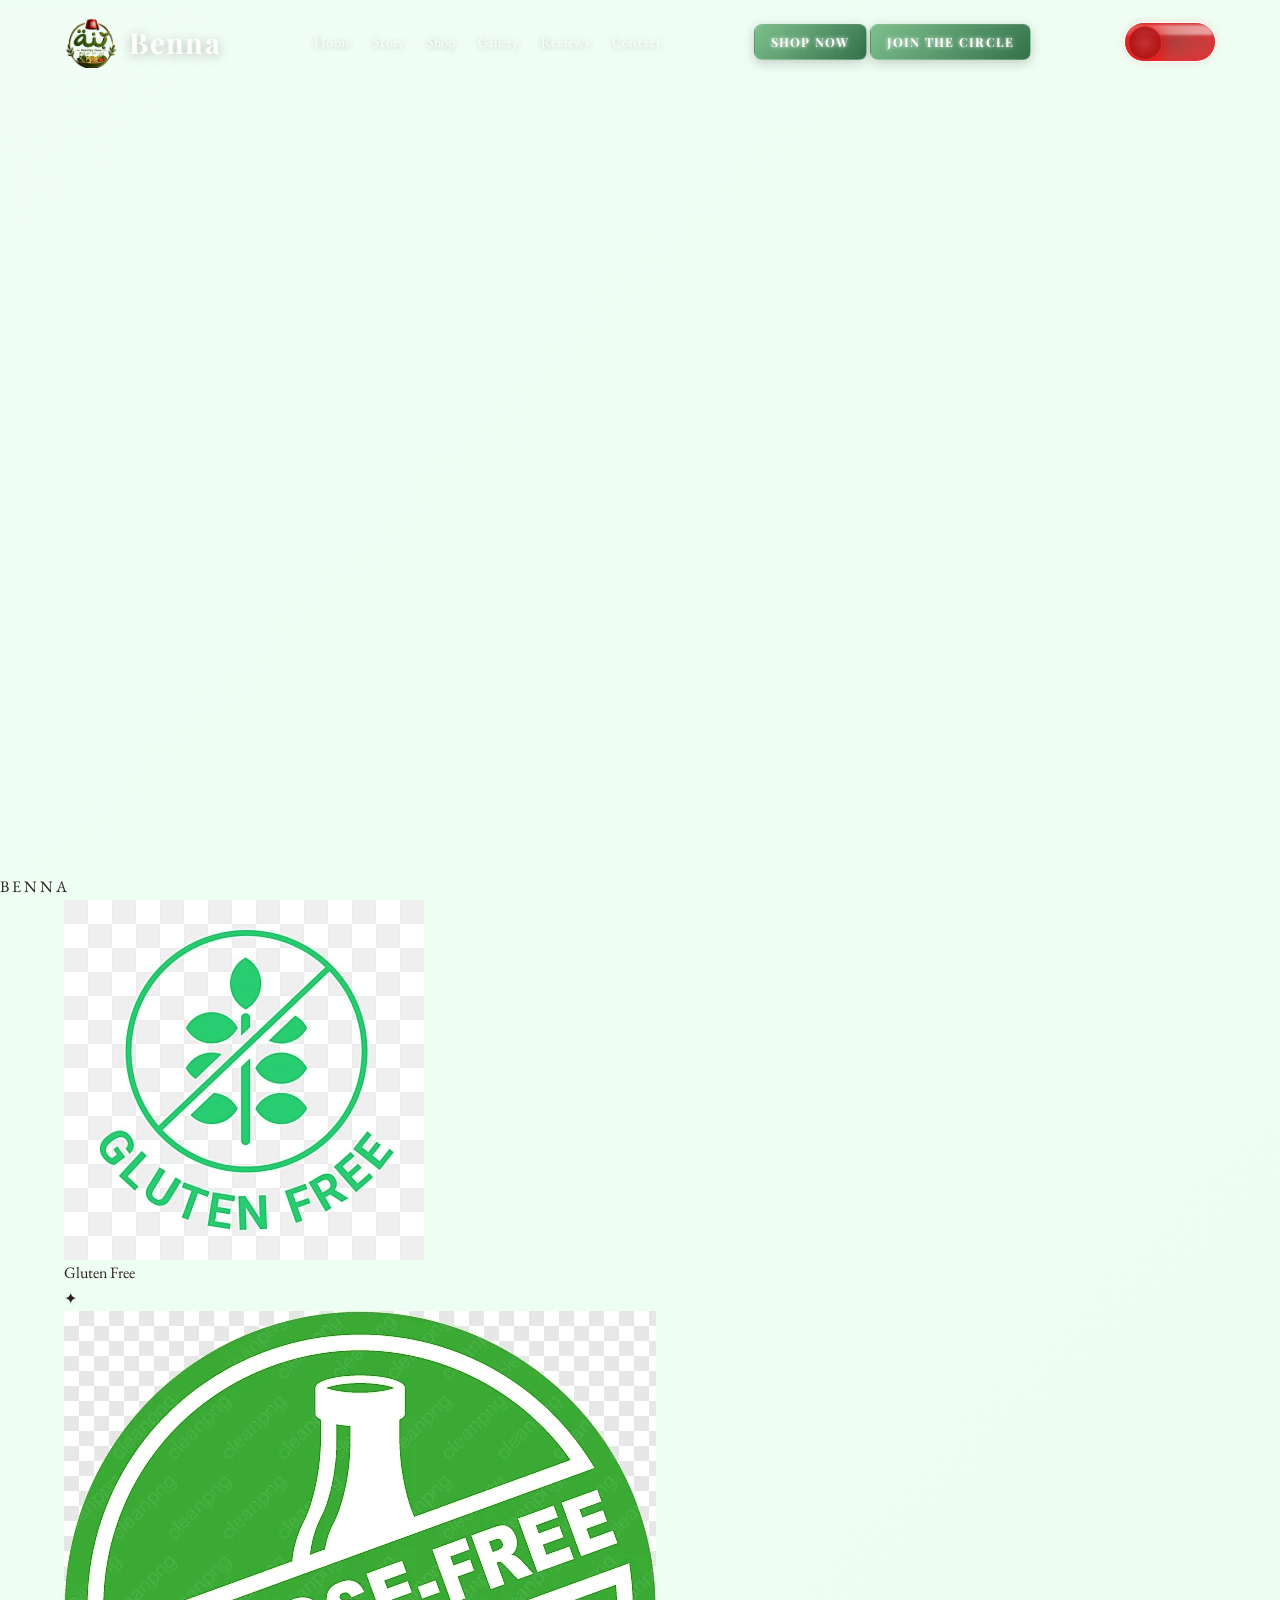
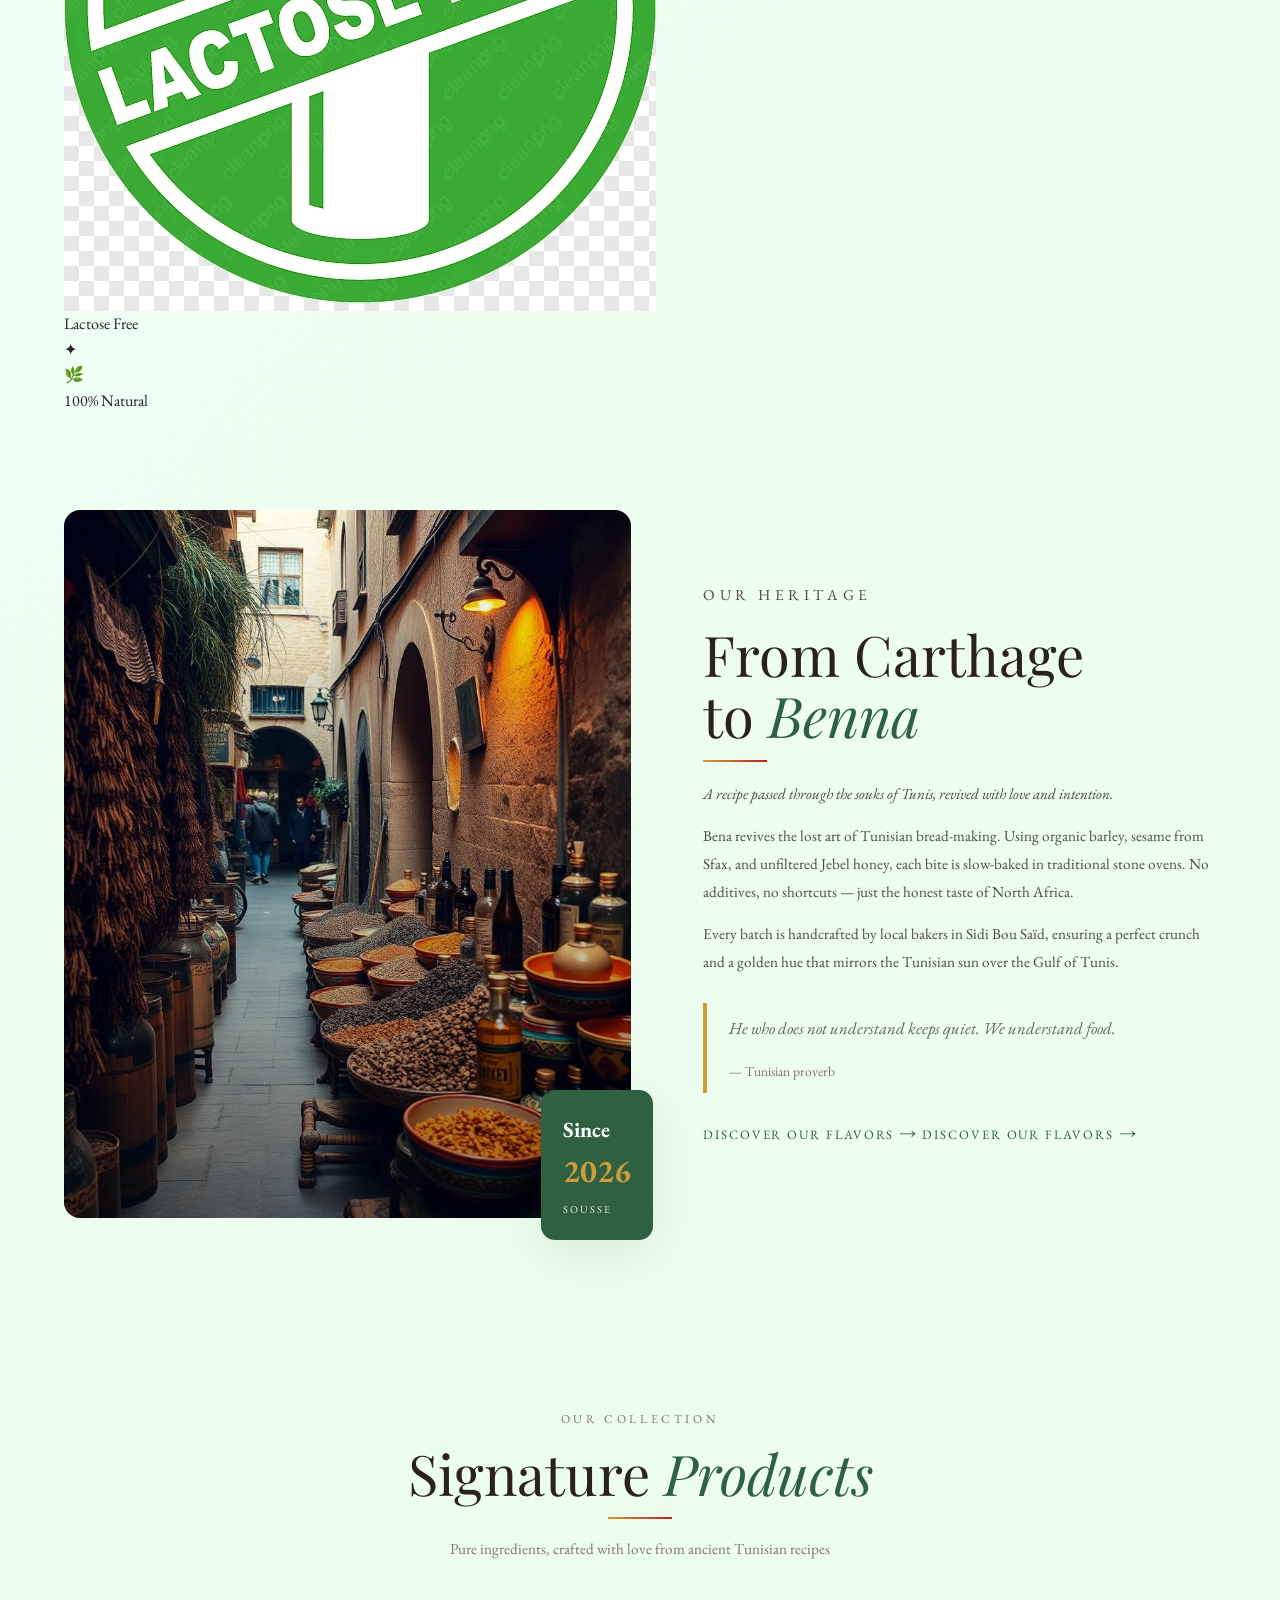
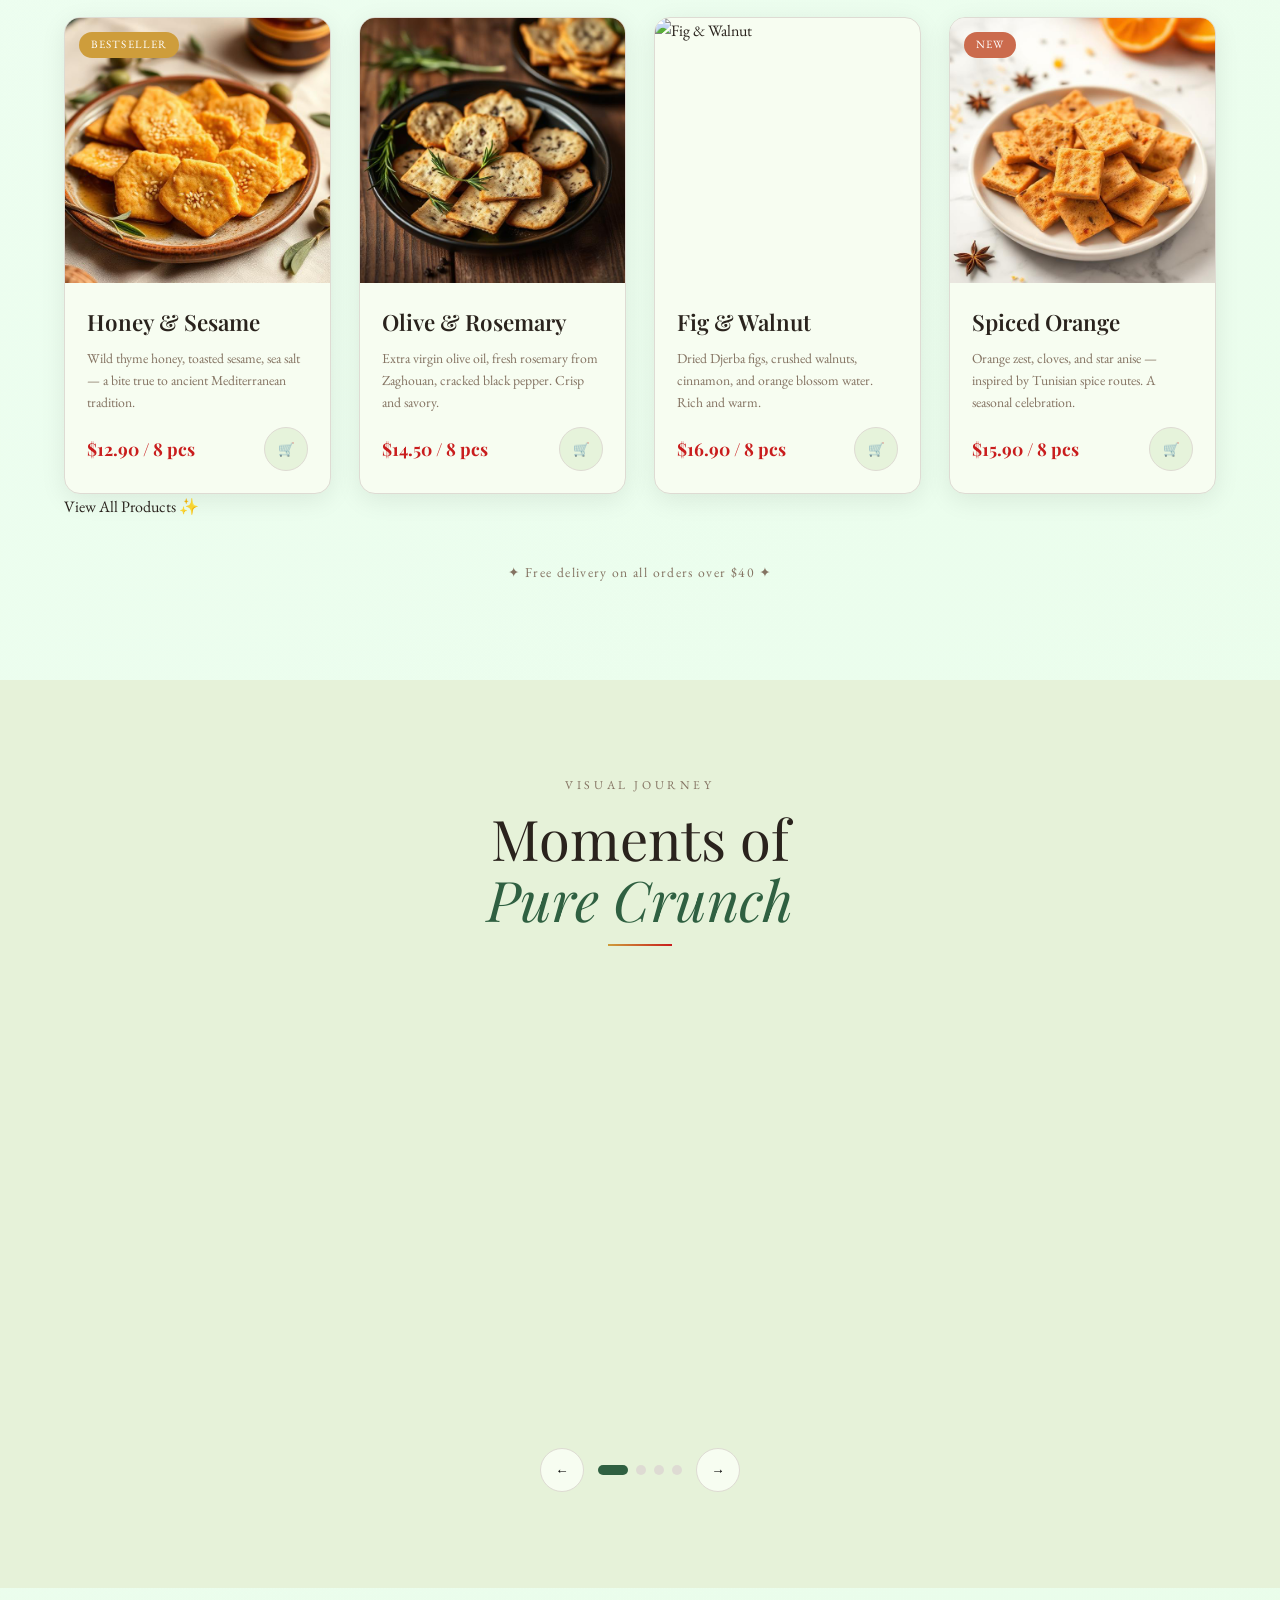
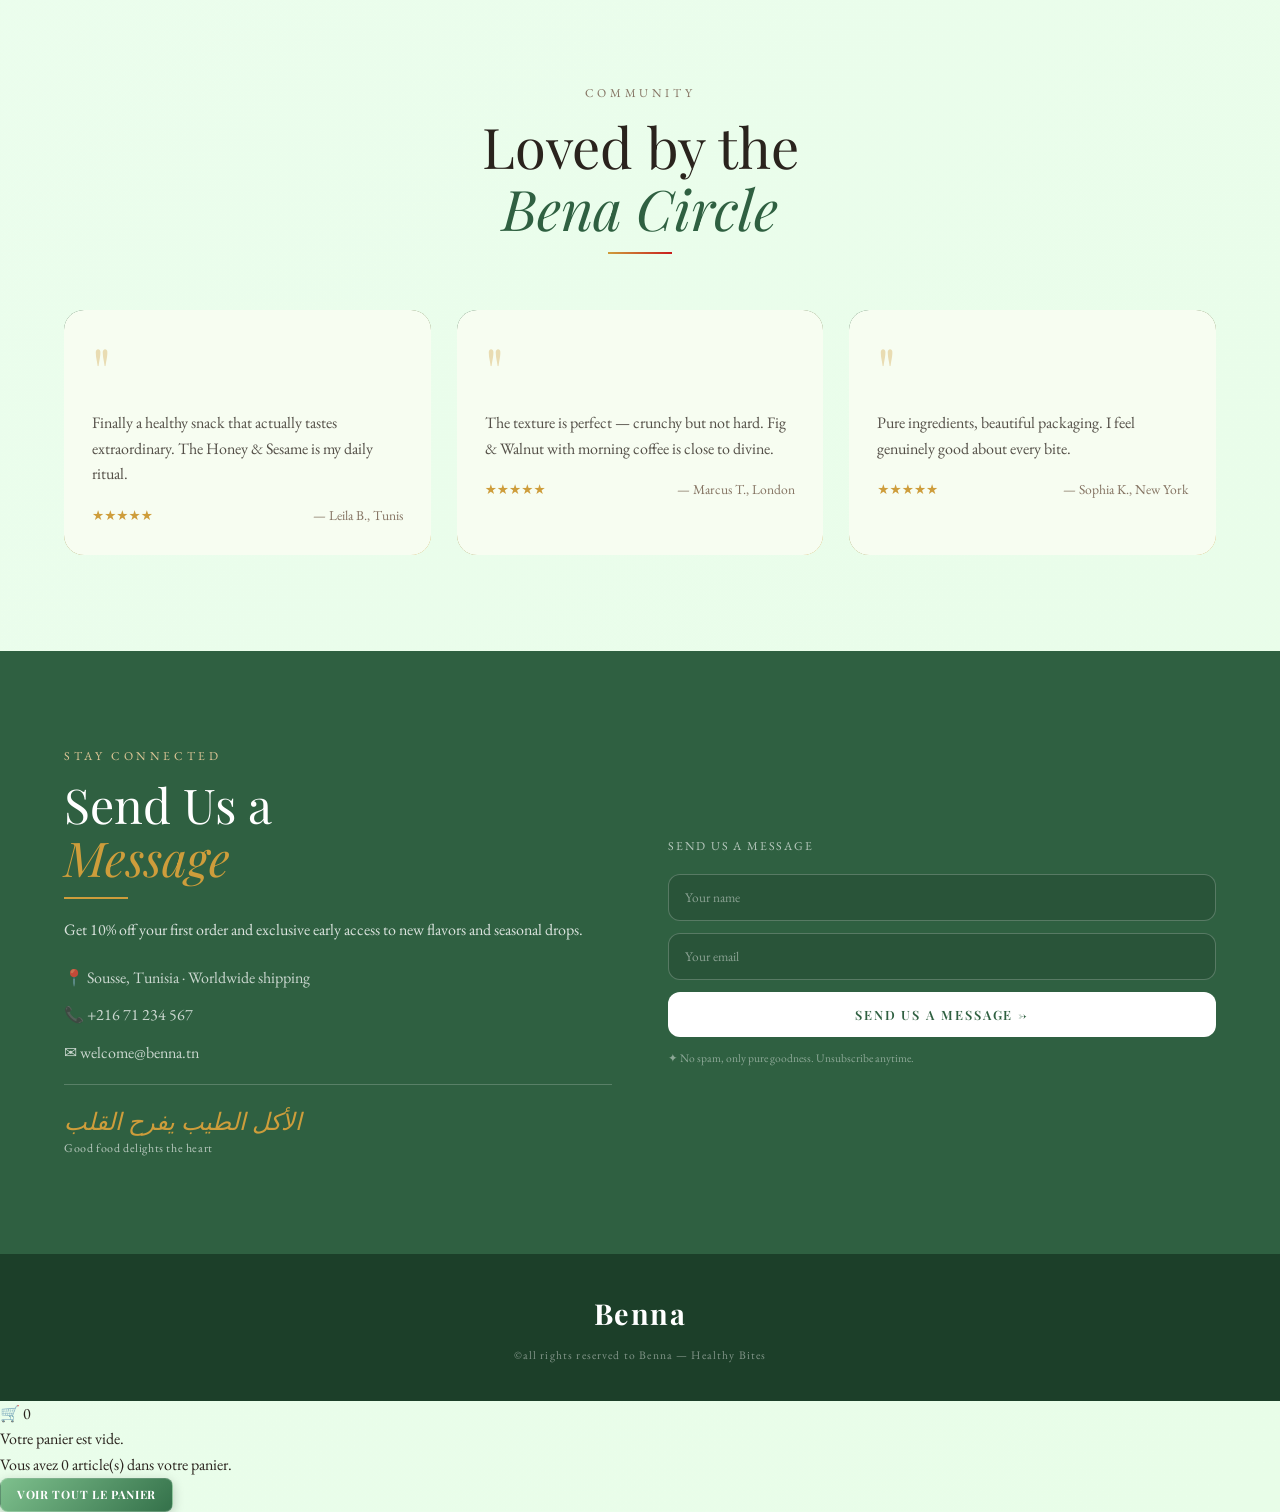
==== commit 85242510: "Update index.html" ====
--- a/benaaa/view/index.html
+++ b/benaaa/view/index.html
@@ -1,30 +1,26 @@
+
+
 <!DOCTYPE html>
 <html lang="en">
+
 <head>
   <meta charset="UTF-8" />
   <meta name="viewport" content="width=device-width, initial-scale=1.0, viewport-fit=cover" />
   <title>Bena | Artisan Healthy Bites from Tunisia</title>
-  <meta name="description" content="Bena – wholesome, handcrafted bites from Tunisia. Ancient grains, olive oil, and wild honey." />
-
+  <meta name="description" content="Bena – wholesome, handcrafted bites from Tunisia." />
   <link rel="preconnect" href="https://fonts.googleapis.com" />
   <link rel="preconnect" href="https://fonts.gstatic.com" crossorigin />
   <link
-    href="https://fonts.googleapis.com/css2?family=Playfair+Display:ital,wght@0,400;0,500;0,600;0,700;0,900;1,400;1,500;1,600&family=EB+Garamond:ital,wght@0,400;0,500;0,600;1,400;1,500&display=swap"
-    rel="stylesheet"
-  />
-
+    href="https://fonts.googleapis.com/css2?family=Playfair+Display:ital,wght@0,400;0,500;0,600;0,700;0,900;1,400;1,500&family=EB+Garamond:ital,wght@0,400;0,500;1,400&display=swap"
+    rel="stylesheet" />
   <link rel="stylesheet" href="style.css" />
 </head>
 
 <body>
-  <!-- ── Navbar ── -->
+
   <nav id="navbar" class="navbar">
     <div class="nav-container">
-      <a href="#home" class="nav-logo" aria-label="Bena home">
-        <img src="pics/logo.jpeg" alt="Bena Logo" class="nav-logo-img" />
-        Bena
-      </a>
-
+      <a href="#home" class="nav-logo"><img src="pics/logo.jpeg" alt="Benna Logo" class="nav-logo-img" />Benna</a>
       <div class="nav-links" id="navLinks">
         <a href="#home">Home</a>
         <a href="#story">Story</a>
@@ -33,127 +29,89 @@
         <a href="#reviews">Reviews</a>
         <a href="#contact">Contact</a>
 
-        <a href="#shop" class="btn nav-cta" aria-label="Shop Now">
+
+      </div>
+      <div class="nav-links2" id="navLinks2">
+
+        <a href="#shop" class="nav-join">
           <strong>Shop Now</strong>
-          <div id="container-stars">
-            <div id="stars"></div>
-          </div>
-          <div id="glow">
-            <div class="circle"></div>
-            <div class="circle"></div>
-          </div>
+          <span class="star-1"></span><span class="star-2"></span><span class="star-3"></span>
+          <span class="star-4"></span><span class="star-5"></span><span class="star-6"></span>
+
         </a>
-
-        <a href="login.html" class="nav-join">
-          Join the Circle
-          <span class="star-1"></span>
-          <span class="star-2"></span>
-          <span class="star-3"></span>
-          <span class="star-4"></span>
-          <span class="star-5"></span>
-          <span class="star-6"></span>
+        <a href="login.html" class="nav-join"> <strong>Join the Circle </strong>
+          <span class="star-1"></span><span class="star-2"></span><span class="star-3"></span>
+          <span class="star-4"></span><span class="star-5"></span><span class="star-6"></span>
         </a>
       </div>
-
       <div class="nav-actions">
-        <!-- Dark mode toggle -->
         <div class="toggle-container">
           <div class="toggle-wrap">
             <input class="toggle-input" id="holo-toggle" type="checkbox" />
             <label class="toggle-track" for="holo-toggle">
-              <div class="track-lines"><div class="track-line"></div></div>
-              <div class="toggle-thumb">
-                <div class="thumb-core"></div>
-                <div class="thumb-inner"></div>
-                <div class="thumb-scan"></div>
-                <div class="thumb-particles">
-                  <div class="thumb-particle"></div>
-                  <div class="thumb-particle"></div>
-                  <div class="thumb-particle"></div>
-                  <div class="thumb-particle"></div>
-                  <div class="thumb-particle"></div>
-                </div>
-              </div>
-              <div class="toggle-data">
-                <div class="data-text off">🌙</div>
-                <div class="data-text on">☀️</div>
-                <div class="status-indicator off"></div>
-                <div class="status-indicator on"></div>
-              </div>
-              <div class="energy-rings">
-                <div class="energy-ring"></div>
-                <div class="energy-ring"></div>
-                <div class="energy-ring"></div>
-              </div>
-              <div class="interface-lines">
-                <div class="interface-line"></div>
-                <div class="interface-line"></div>
-                <div class="interface-line"></div>
-                <div class="interface-line"></div>
-                <div class="interface-line"></div>
-                <div class="interface-line"></div>
-              </div>
-              <div class="toggle-reflection"></div>
-              <div class="holo-glow"></div>
+              <div class="toggle-thumb"></div>
             </label>
           </div>
         </div>
-
-        <button
-          class="nav-toggle"
-          id="menuToggle"
-          type="button"
-          aria-label="Open menu"
-          aria-controls="navLinks"
-          aria-expanded="false"
-        >
-          <span></span><span></span><span></span>
-        </button>
       </div>
     </div>
   </nav>
 
-  <!-- ── Marquee Banner ── -->
-  <div class="marquee-banner">
-    <div class="marquee-track">
-      <div class="marquee-item"><b>NEW</b> Spring Collection 2026</div>
-      <div class="marquee-item">Ethically Sourced Ingredients</div>
-      <div class="marquee-item">Free Shipping Over $40</div>
-      <div class="marquee-item">Handcrafted in Tunisia</div>
-      <div class="marquee-item"><b>NEW</b> Spring Collection 2026</div>
-      <div class="marquee-item">Ethically Sourced Ingredients</div>
-      <div class="marquee-item">Free Shipping Over $40</div>
-      <div class="marquee-item">Handcrafted in Tunisia</div>
-    </div>
-  </div>
-
-  <!-- ── Hero ── -->
   <section id="home" class="hero">
-    <div class="hero-bg">
-      <img src="pics/hero-bg.jpeg" alt="Tunisian artisan food scene" />
-      <div class="hero-overlay"></div>
+    <div class="hero-bena-bg" aria-hidden="true">
+      <span class="bena-letter" style="--d:0s">B</span>
+      <span class="bena-letter" style="--d:.2s">E</span>
+      <span class="bena-letter" style="--d:.4s">N</span>
+      <span class="bena-letter" style="--d:.6s">N</span>
+      <span class="bena-letter" style="--d:.8s">A</span>
+    </div>
+    <div class="hero-particles" aria-hidden="true">
+      <div class="hparticle p1"></div>
+      <div class="hparticle p2"></div>
+      <div class="hparticle p3"></div>
+      <div class="hparticle p4"></div>
+      <div class="hparticle p5"></div>
+      <div class="hparticle p6"></div>
+      <div class="hparticle p7"></div>
+      <div class="hparticle p8"></div>
     </div>
 
     <div class="hero-content fade-in">
-      <div class="hero-sub">Handcrafted in Tunisia since 2026</div>
-      <h1 class="hero-title">Bena</h1>
-      <p class="hero-desc">
-        Ancient grains, wild honey &amp; olive oil — slow-baked in traditional stone ovens
-        and delivered to your door from the heart of North Africa.
-      </p>
-
-      <div class="hero-buttons">
-        <a href="#shop" class="btn1">Shop Collection</a>
-        <a href="#story" class="Btn2">Our Story</a>
-      </div>
-
-      <div class="hero-quote">
-        <div class="hero-quote-line"></div>
-      </div>
-    </div>
-  </section>
-
-  <!-- ── Story ── -->
+
+
+      <div class="scroll-indicator" aria-hidden="true">
+        <div class="scroll-dot"></div>
+      </div>
+  </section>
+
+
+  <section class="badges-section">
+    <div class="container">
+      <div class="badges-row">
+        <div class="badge-cert-item fade-in" style="--delay:0s">
+          <div class="badge-cert-img-wrap">
+            <img src="pics/glutenfree.png" alt="Gluten Free" />
+          </div>
+          <span>Gluten Free</span>
+        </div>
+        <div class="badge-cert-sep fade-in" style="--delay:.2s">✦</div>
+        <div class="badge-cert-item fade-in" style="--delay:.4s">
+          <div class="badge-cert-img-wrap">
+            <img src="pics/lactose.webp" alt="Lactose Free" />
+          </div>
+          <span>Lactose Free</span>
+        </div>
+        <div class="badge-cert-sep fade-in" style="--delay:.6s">✦</div>
+        <div class="badge-cert-item fade-in" style="--delay:.8s">
+          <div class="badge-cert-img-wrap natural-badge">
+            <div class="natural-icon">🌿</div>
+          </div>
+          <span>100% Natural</span>
+        </div>
+      </div>
+    </div>
+  </section>
+
   <section id="story" class="story">
     <div class="container">
       <div class="story-grid">
@@ -168,52 +126,31 @@
             <p class="badge-loc">Sousse</p>
           </div>
         </div>
-
         <div class="story-text fade-in">
           <p class="section-label">Our Heritage</p>
-          <h2 class="section-title">From Carthage<br />to <em>Bena</em></h2>
+          <h2 class="section-title">From Carthage<br />to <em>Benna</em></h2>
           <div class="section-divider"></div>
-
           <p class="story-intro">A recipe passed through the souks of Tunis, revived with love and intention.</p>
-
-          <p>
-            Bena revives the lost art of Tunisian bread-making. Using organic barley, sesame from Sfax,
-            and unfiltered Jebel honey, each bite is slow-baked in traditional stone ovens.
-            No additives, no shortcuts — just the honest taste of North Africa.
-          </p>
-
-          <p>
-            Every batch is handcrafted by local bakers in Sidi Bou Saïd, ensuring a perfect crunch and a golden hue
-            that mirrors the Tunisian sun over the Gulf of Tunis.
-          </p>
-
+          <p>Bena revives the lost art of Tunisian bread-making. Using organic barley, sesame from Sfax, and unfiltered
+            Jebel honey, each bite is slow-baked in traditional stone ovens. No additives, no shortcuts — just the
+            honest taste of North Africa.</p>
+          <p>Every batch is handcrafted by local bakers in Sidi Bou Saïd, ensuring a perfect crunch and a golden hue
+            that mirrors the Tunisian sun over the Gulf of Tunis.</p>
           <blockquote>
             <p>He who does not understand keeps quiet. We understand food.</p>
             <cite>— Tunisian proverb</cite>
           </blockquote>
-
           <a href="#shop" class="story-link">Discover our flavors <span>→</span></a>
-        </div>
-      </div>
-    </div>
-  </section>
-
-  <!-- ── Features Strip ── -->
-  <section class="features-strip">
-    <div class="container features-row">
-      <div class="feature fade-in"><span class="feature-icon">🌿</span><div><strong>100% Natural</strong><small>No additives</small></div></div>
-      <span class="feature-dot">✦</span>
-      <div class="feature fade-in"><span class="feature-icon">🔥</span><div><strong>Stone-Baked</strong><small>Ancient ovens</small></div></div>
-      <span class="feature-dot">✦</span>
-      <div class="feature fade-in"><span class="feature-icon">🌾</span><div><strong>Ancient Grains</strong><small>Barley, spelt</small></div></div>
-      <span class="feature-dot">✦</span>
-      <div class="feature fade-in"><span class="feature-icon">✋</span><div><strong>Handcrafted</strong><small>Small-batch</small></div></div>
-      <span class="feature-dot">✦</span>
-      <div class="feature fade-in"><span class="feature-icon">🌍</span><div><strong>Worldwide</strong><small>Free $40+</small></div></div>
-    </div>
-  </section>
-
-  <!-- ── Shop ── -->
+          <a href="shop.html" class="story-link">Discover our flavors <span>→</span></a>
+        </div>
+      </div>
+    </div>
+  </section>
+
+
+
+
+
   <section id="shop" class="products">
     <div class="container">
       <div class="section-header fade-in">
@@ -222,72 +159,71 @@
         <div class="section-divider"></div>
         <p class="section-sub">Pure ingredients, crafted with love from ancient Tunisian recipes</p>
       </div>
-
       <div class="products-grid">
         <div class="product-card slide-in-left" style="transition-delay:0s">
           <div class="product-img">
             <img src="pics/product-honey-sesame.jpg" alt="Honey & Sesame" loading="lazy" />
             <span class="product-badge badge-gold">Bestseller</span>
           </div>
+
           <div class="product-body">
-            <h3>Honey &amp; Sesame</h3>
+            <h3 class="product-name-shine">Honey &amp; Sesame</h3>
             <p>Wild thyme honey, toasted sesame, sea salt — a bite true to ancient Mediterranean tradition.</p>
             <div class="product-footer">
               <span class="product-price">$12.90 / 8 pcs</span>
-              <button class="pc-add" type="button" aria-label="Add Honey & Sesame to cart">🛒</button>
+              <button class="pc-add" type="button" aria-label="Add to cart">🛒</button>
             </div>
           </div>
         </div>
-
         <div class="product-card slide-in-left" style="transition-delay:0.15s">
           <div class="product-img">
             <img src="pics/product-olive-rosemary.jpg" alt="Olive & Rosemary" loading="lazy" />
           </div>
           <div class="product-body">
-            <h3>Olive &amp; Rosemary</h3>
+            <h3 class="product-name-shine">Olive &amp; Rosemary</h3>
             <p>Extra virgin olive oil, fresh rosemary from Zaghouan, cracked black pepper. Crisp and savory.</p>
             <div class="product-footer">
               <span class="product-price">$14.50 / 8 pcs</span>
-              <button class="pc-add" type="button" aria-label="Add Olive & Rosemary to cart">🛒</button>
+              <button class="pc-add" type="button" aria-label="Add to cart">🛒</button>
             </div>
           </div>
         </div>
-
         <div class="product-card slide-in-left" style="transition-delay:0.3s">
           <div class="product-img">
-            <img src="pics/product-fig-walnut.jpg" alt="Fig & Walnut" loading="lazy" />
+            <img src="pics/1.jpg" alt="Fig & Walnut" loading="lazy" />
           </div>
           <div class="product-body">
-            <h3>Fig &amp; Walnut</h3>
+            <h3 class="product-name-shine">Fig &amp; Walnut</h3>
             <p>Dried Djerba figs, crushed walnuts, cinnamon, and orange blossom water. Rich and warm.</p>
             <div class="product-footer">
               <span class="product-price">$16.90 / 8 pcs</span>
-              <button class="pc-add" type="button" aria-label="Add Fig & Walnut to cart">🛒</button>
+              <button class="pc-add" type="button" aria-label="Add to cart">🛒</button>
             </div>
           </div>
         </div>
-
         <div class="product-card slide-in-left" style="transition-delay:0.45s">
           <div class="product-img">
             <img src="pics/product-spiced-orange.jpg" alt="Spiced Orange" loading="lazy" />
             <span class="product-badge badge-terra">New</span>
           </div>
           <div class="product-body">
-            <h3>Spiced Orange</h3>
+            <h3 class="product-name-shine">Spiced Orange</h3>
             <p>Orange zest, cloves, and star anise — inspired by Tunisian spice routes. A seasonal celebration.</p>
             <div class="product-footer">
               <span class="product-price">$15.90 / 8 pcs</span>
-              <button class="pc-add" type="button" aria-label="Add Spiced Orange to cart">🛒</button>
+              <button class="pc-add" type="button" aria-label="Add to cart">🛒</button>
             </div>
           </div>
         </div>
       </div>
-
+      <div class="view-all-wrapper">
+        <a href="product.html" class="view-all-trigger">View All Products ✨</a>
+      </div>
       <p class="products-note">✦ Free delivery on all orders over $40 ✦</p>
     </div>
   </section>
 
-  <!-- ── Gallery ── -->
+
   <section id="gallery" class="gallery">
     <div class="container">
       <div class="section-header fade-in">
@@ -295,20 +231,18 @@
         <h2 class="section-title">Moments of<br /><em>Pure Crunch</em></h2>
         <div class="section-divider"></div>
       </div>
-
       <div class="carousel-scene" id="carouselScene">
         <div class="carousel-stage" id="carouselStage"></div>
       </div>
-
       <div class="carousel-controls">
         <button class="carousel-btn" id="carouselPrev" type="button" aria-label="Previous slide">←</button>
-        <div class="carousel-dots" id="carouselDots" aria-label="Carousel pagination"></div>
+        <div class="carousel-dots" id="carouselDots"></div>
         <button class="carousel-btn" id="carouselNext" type="button" aria-label="Next slide">→</button>
       </div>
     </div>
   </section>
 
-  <!-- ── Reviews ── -->
+
   <section id="reviews" class="reviews">
     <div class="container">
       <div class="section-header fade-in">
@@ -316,28 +250,27 @@
         <h2 class="section-title">Loved by the<br /><em>Bena Circle</em></h2>
         <div class="section-divider"></div>
       </div>
-
       <div class="reviews-grid">
         <div class="review-card fade-in">
           <div class="review-inner">
             <span class="review-quote">"</span>
-            <p>Finally a healthy snack that actually tastes extraordinary. The Honey &amp; Sesame is my daily ritual — morning mint tea and a Bena.</p>
+            <p>Finally a healthy snack that actually tastes extraordinary. The Honey &amp; Sesame is my daily ritual.
+            </p>
             <div class="review-footer"><span class="review-stars">★★★★★</span><span>— Leila B., Tunis</span></div>
           </div>
         </div>
-
         <div class="review-card fade-in">
           <div class="review-inner">
             <span class="review-quote">"</span>
-            <p>The texture is perfect — crunchy but not hard. Fig &amp; Walnut paired with morning coffee is something close to divine.</p>
+            <p>The texture is perfect — crunchy but not hard. Fig &amp; Walnut with morning coffee is close to divine.
+            </p>
             <div class="review-footer"><span class="review-stars">★★★★★</span><span>— Marcus T., London</span></div>
           </div>
         </div>
-
         <div class="review-card fade-in">
           <div class="review-inner">
             <span class="review-quote">"</span>
-            <p>Pure ingredients, beautiful packaging. I feel genuinely good about every bite. This is what food should always feel like.</p>
+            <p>Pure ingredients, beautiful packaging. I feel genuinely good about every bite.</p>
             <div class="review-footer"><span class="review-stars">★★★★★</span><span>— Sophia K., New York</span></div>
           </div>
         </div>
@@ -345,7 +278,7 @@
     </div>
   </section>
 
-  <!-- ── Contact ── -->
+
   <section id="contact" class="contact">
     <div class="container">
       <div class="contact-grid">
@@ -353,28 +286,22 @@
           <p class="section-label section-label-light">Stay Connected</p>
           <h2 class="contact-title">Send Us a<br /><em>Message</em></h2>
           <div class="section-divider divider-gold"></div>
-
-          <p class="contact-desc">
-            Get 10% off your first order and exclusive early access to new flavors, seasonal drops,
-            and the stories behind each recipe.
-          </p>
-
+          <p class="contact-desc">Get 10% off your first order and exclusive early access to new flavors and seasonal
+            drops.</p>
           <div class="contact-details">
             <div>📍 Sousse, Tunisia · Worldwide shipping</div>
             <div>📞 +216 71 234 567</div>
-            <div>✉️ welcome@bena.tn</div>
-          </div>
-
+            <div>✉️ welcome@benna.tn</div>
+          </div>
           <div class="contact-arabic">
             <p class="arabic-text">الأكل الطيب يفرح القلب</p>
             <p class="arabic-sub">Good food delights the heart</p>
           </div>
         </div>
-
         <div class="contact-form fade-in">
           <p class="form-label">Send us a message</p>
           <form id="subscribeForm">
-            <input name="name"  type="text"  placeholder="Your name"  required />
+            <input name="name" type="text" placeholder="Your name" required />
             <input name="email" type="email" placeholder="Your email" required />
             <button type="submit" id="submitBtn">Send Us a Message →</button>
           </form>
@@ -384,12 +311,34 @@
     </div>
   </section>
 
-  <!-- ── Footer ── -->
   <footer class="footer">
-    <a href="#home" class="footer-logo">Bena</a>
-    <p class="footer-copy">© 2026 Bena — Artisan Healthy Bites, Sidi Bou Saïd</p>
+    <a href="#home" class="footer-logo">Benna</a>
+    <p class="footer-copy">©all rights reserved to Benna — Healthy Bites</p>
   </footer>
+
+  <a href="#" class="floating-cart" id="floatingCartBtn" aria-label="View cart">
+    <span class="floating-cart-icon">🛒</span>
+    <span class="floating-cart-count" id="cartCount">0</span>
+  </a>
+
+  <!-- Cart Overlay -->
+  <div class="cart-overlay" id="cartOverlay">
+
+    <div class="cart-modal-body" id="cartItems">
+      <p id="emptyMsg" class="cart-empty-msg">
+        Votre panier est vide.
+      </p>
+    </div>
+    <div class="cart-modal-body">
+      <p class="cart-empty-msg">Vous avez <span id="cartModalCount">0</span> article(s) dans votre panier.</p>
+    </div>
+    <div class="cart-modal-footer">
+      <a href="panier.html" class="nav-join view-cart-btn">Voir tout le panier</a>
+    </div>
+  </div>
+  </div>
 
   <script src="script.js"></script>
 </body>
-</html>+
+</html>
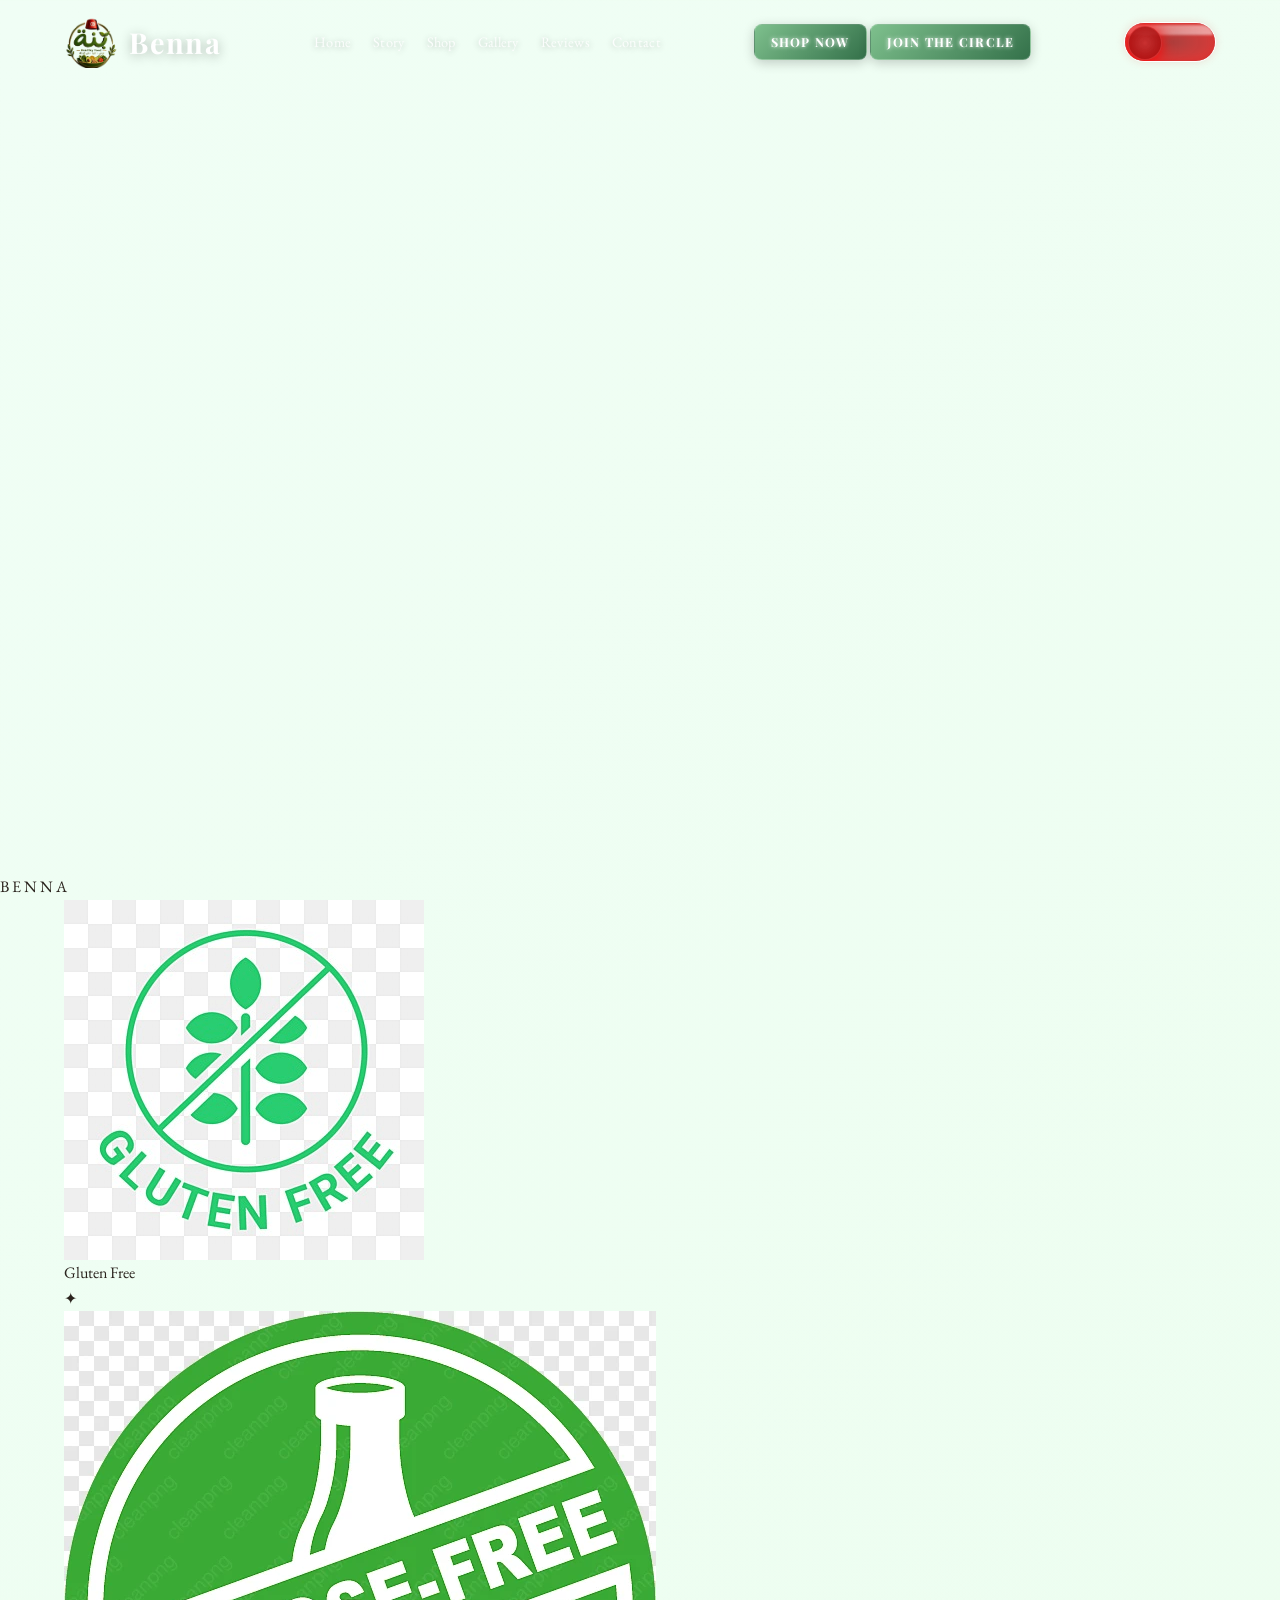
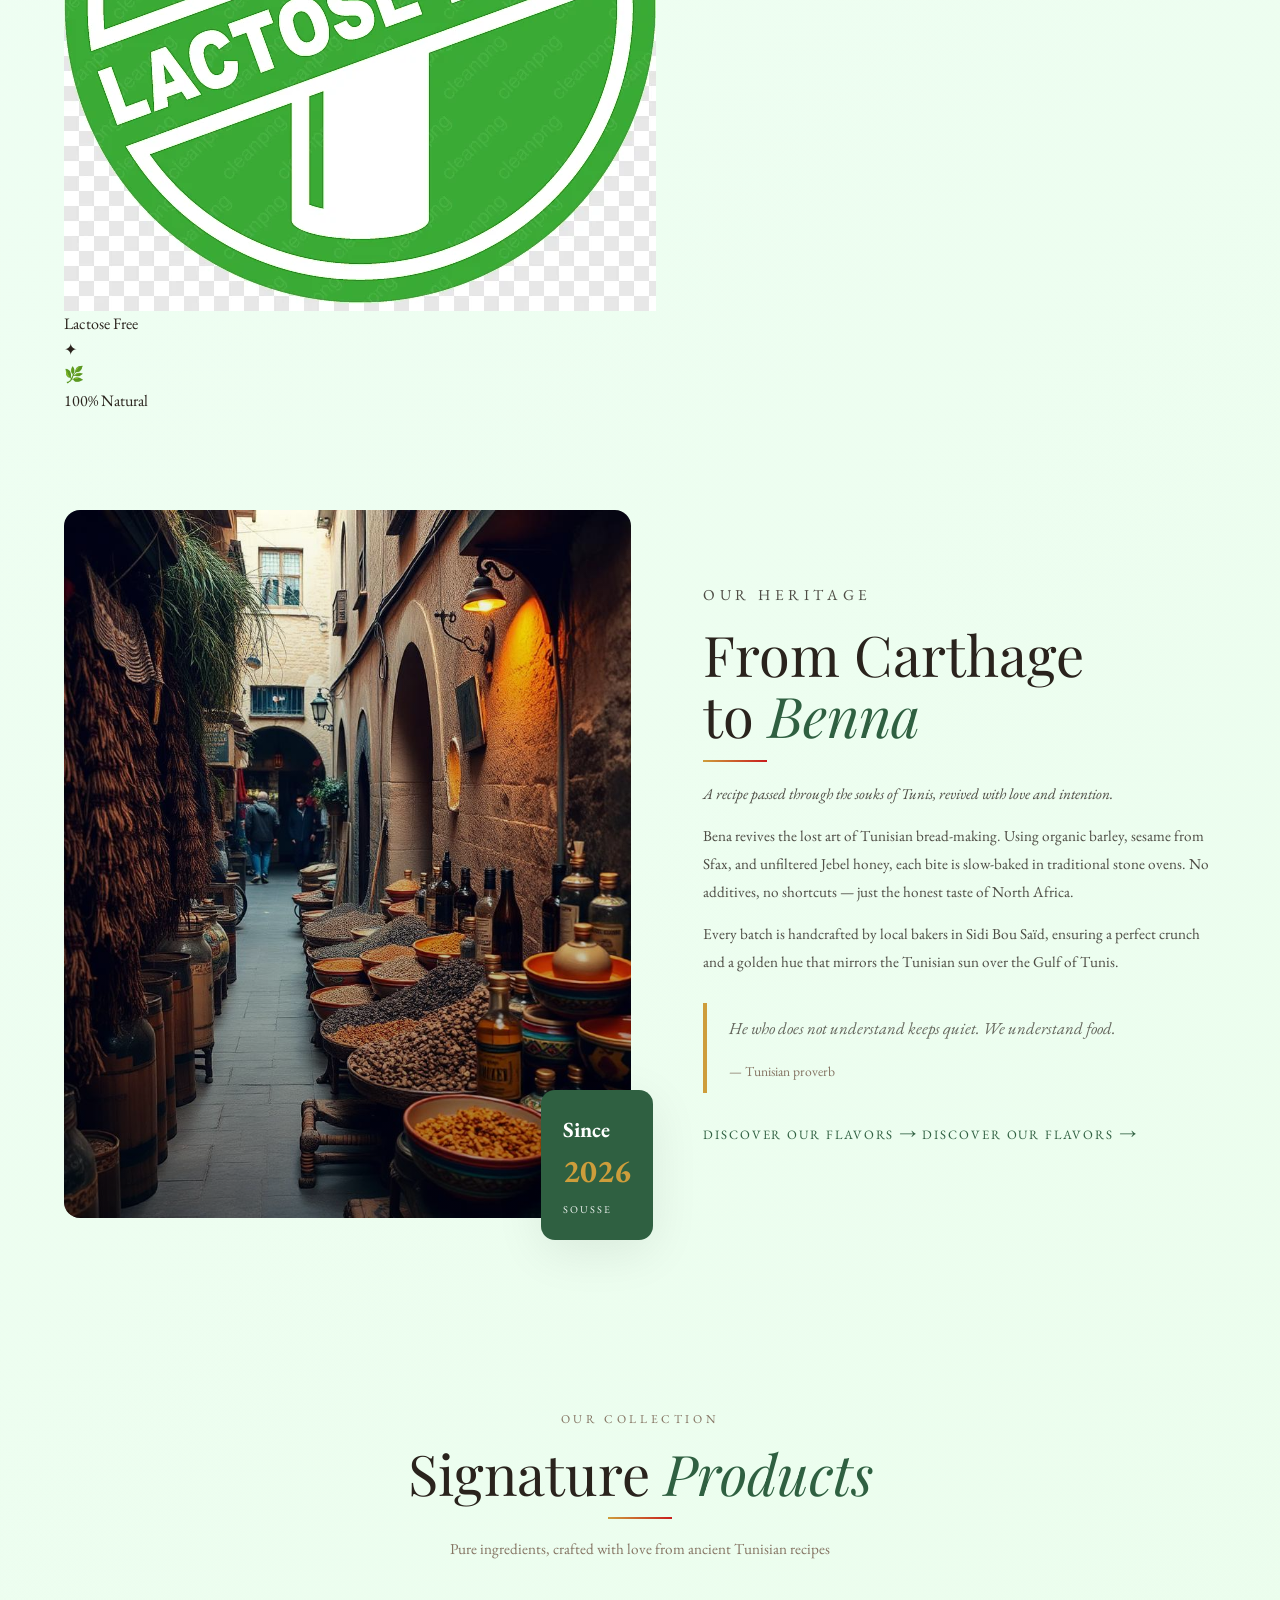
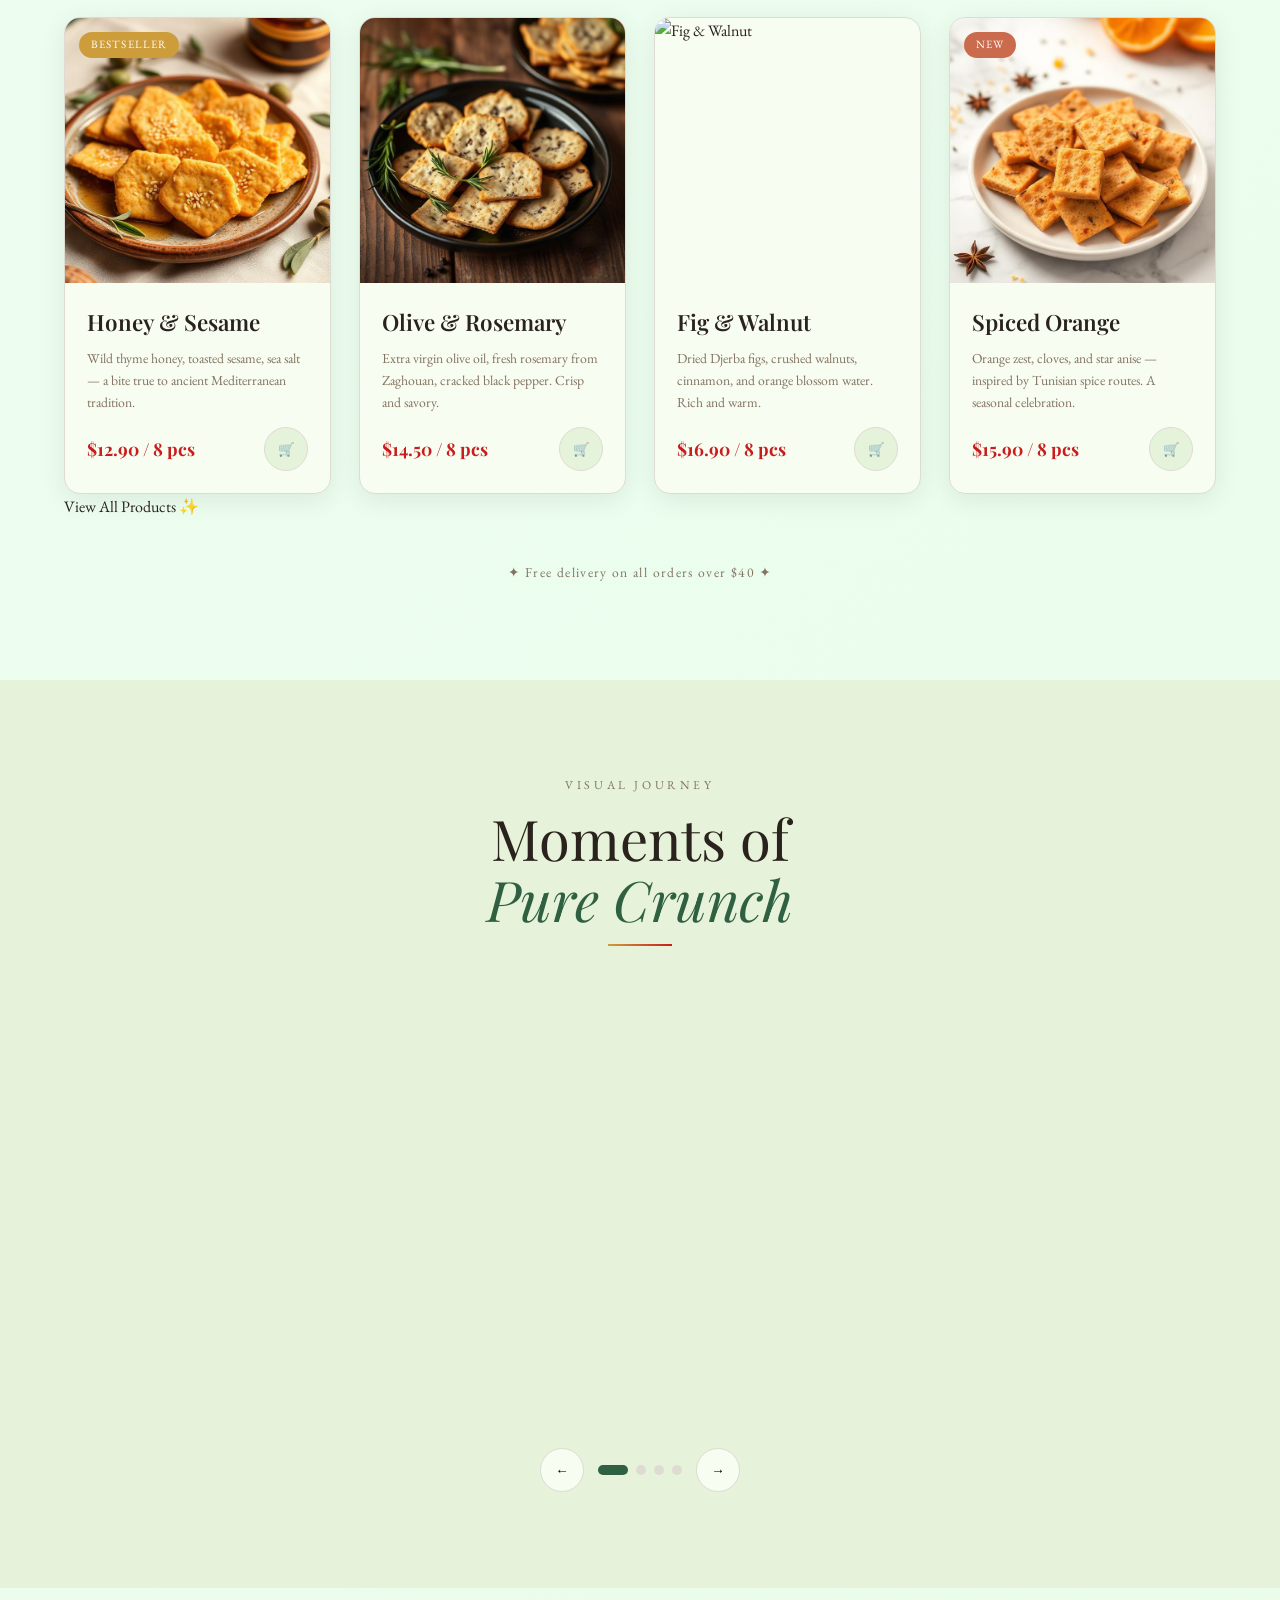
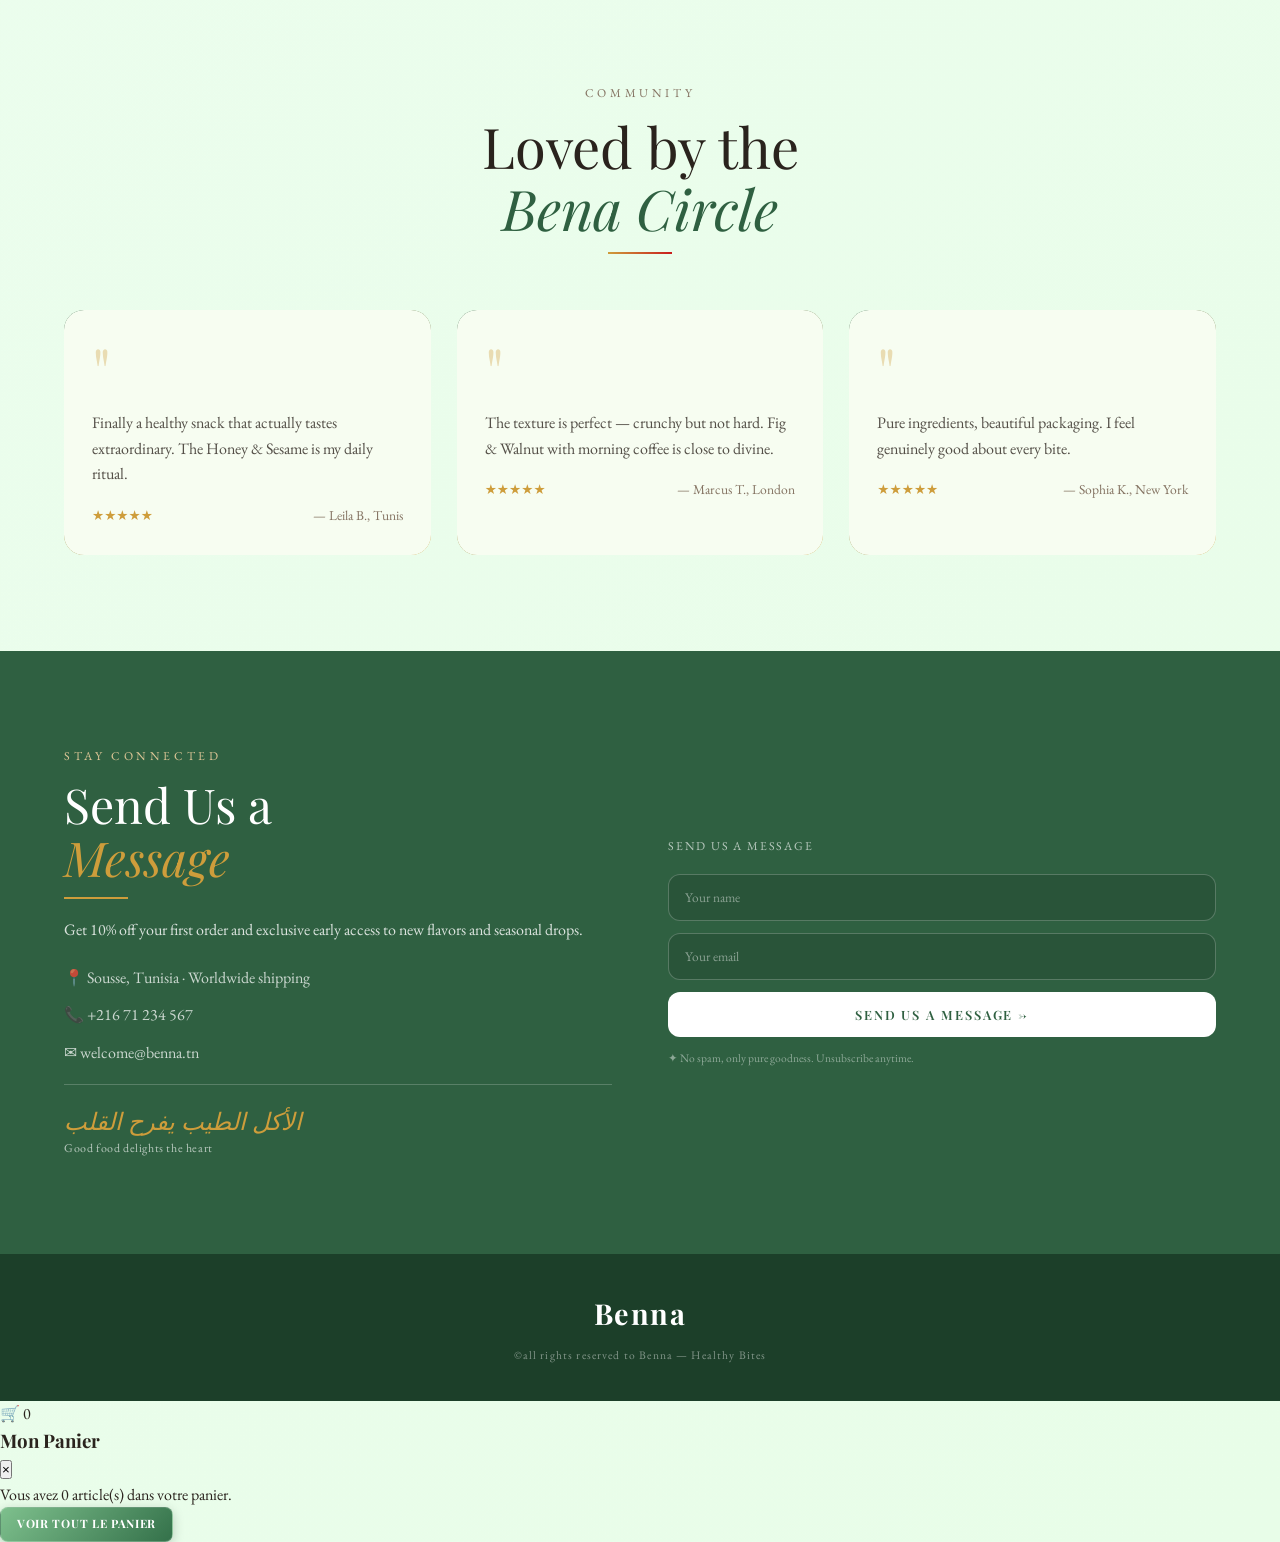
==== commit 9144a4cc: "index.html with panier et produits" ====
--- a/benaaa/view/index.html
+++ b/benaaa/view/index.html
@@ -1,5 +1,3 @@
-
-
 <!DOCTYPE html>
 <html lang="en">
 
@@ -321,21 +319,27 @@
     <span class="floating-cart-count" id="cartCount">0</span>
   </a>
 
+
+
+
+
+
   <!-- Cart Overlay -->
   <div class="cart-overlay" id="cartOverlay">
-
-    <div class="cart-modal-body" id="cartItems">
-      <p id="emptyMsg" class="cart-empty-msg">
-        Votre panier est vide.
-      </p>
-    </div>
-    <div class="cart-modal-body">
-      <p class="cart-empty-msg">Vous avez <span id="cartModalCount">0</span> article(s) dans votre panier.</p>
-    </div>
-    <div class="cart-modal-footer">
-      <a href="panier.html" class="nav-join view-cart-btn">Voir tout le panier</a>
-    </div>
-  </div>
+    <div class="cart-modal">
+      <div class="cart-modal-header">
+        <h3>Mon Panier</h3>
+        <button class="cart-close" id="cartClose" aria-label="Close cart">&times;
+
+        </button>
+      </div>
+      <div class="cart-modal-body">
+        <p class="cart-empty-msg">Vous avez <span id="cartModalCount">0</span> article(s) dans votre panier.</p>
+      </div>
+      <div class="cart-modal-footer">
+        <a href="panier.html" class="nav-join view-cart-btn">Voir tout le panier</a>
+      </div>
+    </div>
   </div>
 
   <script src="script.js"></script>
